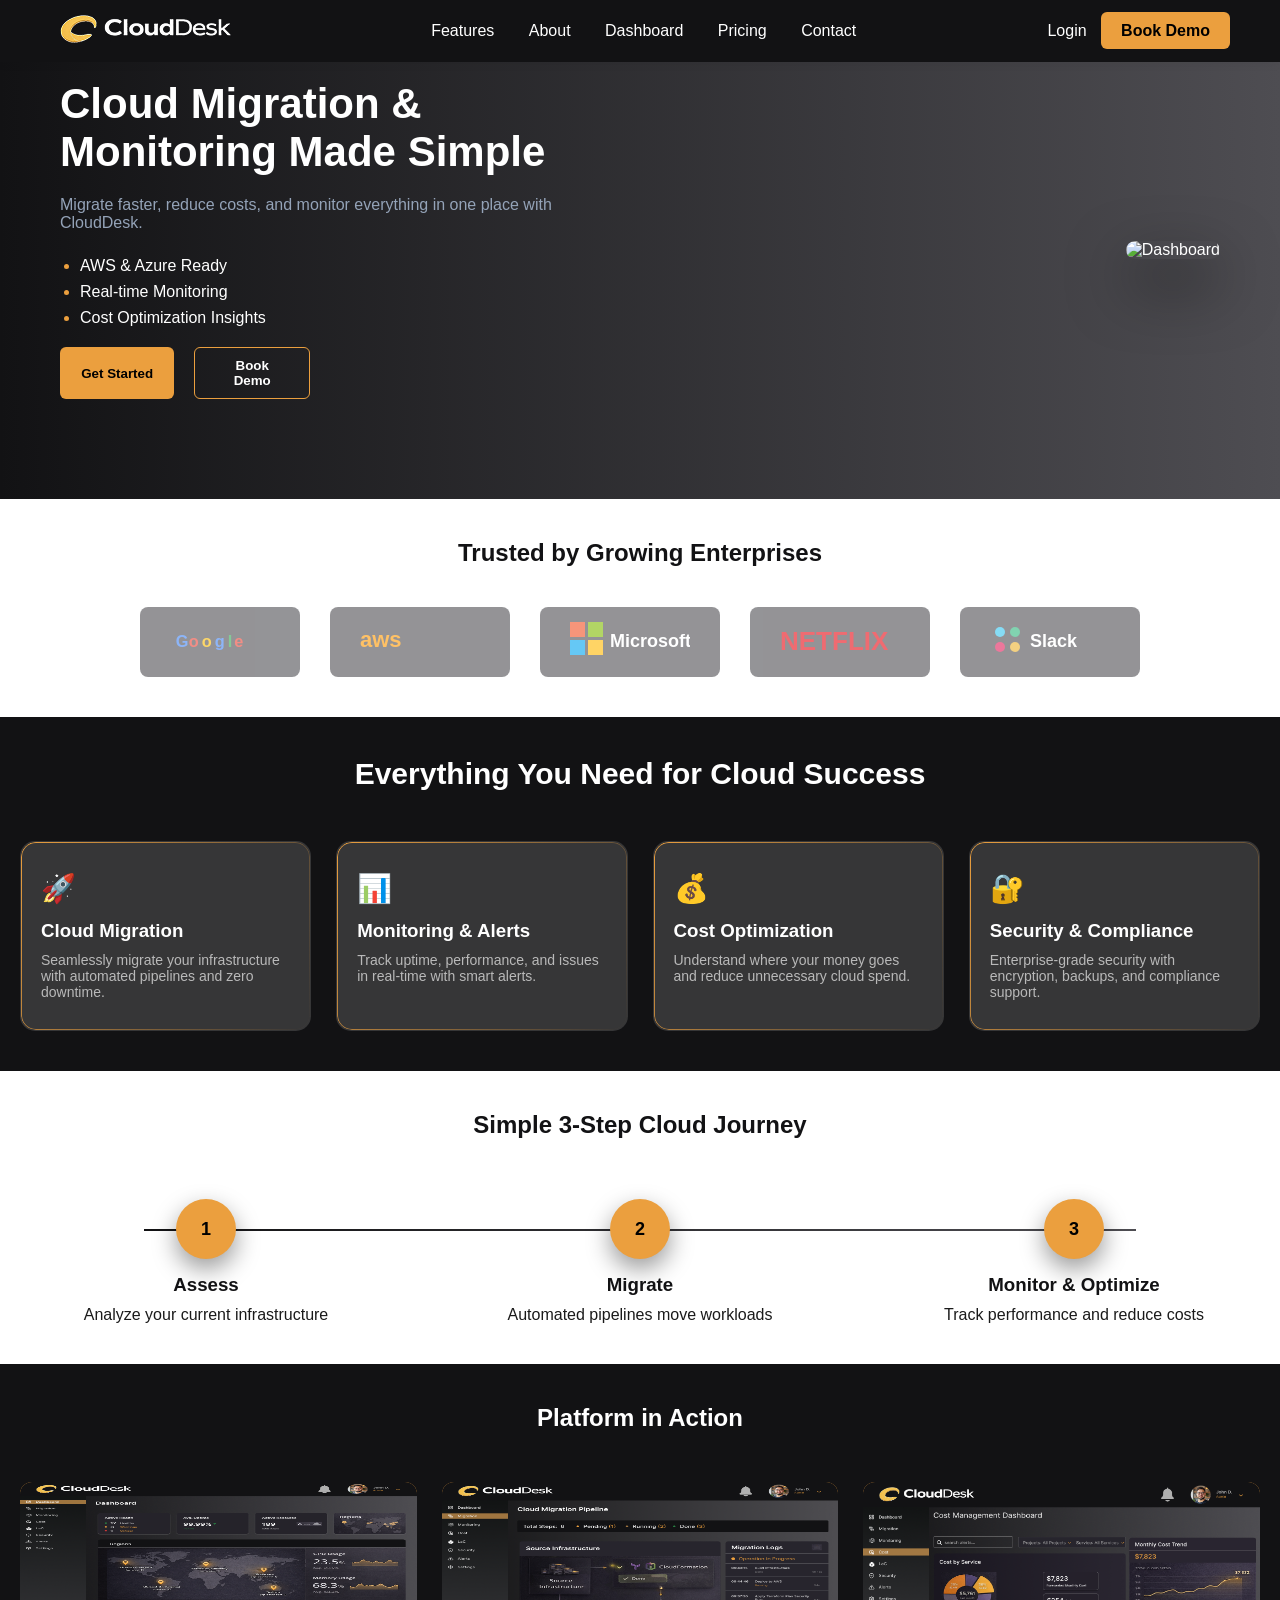
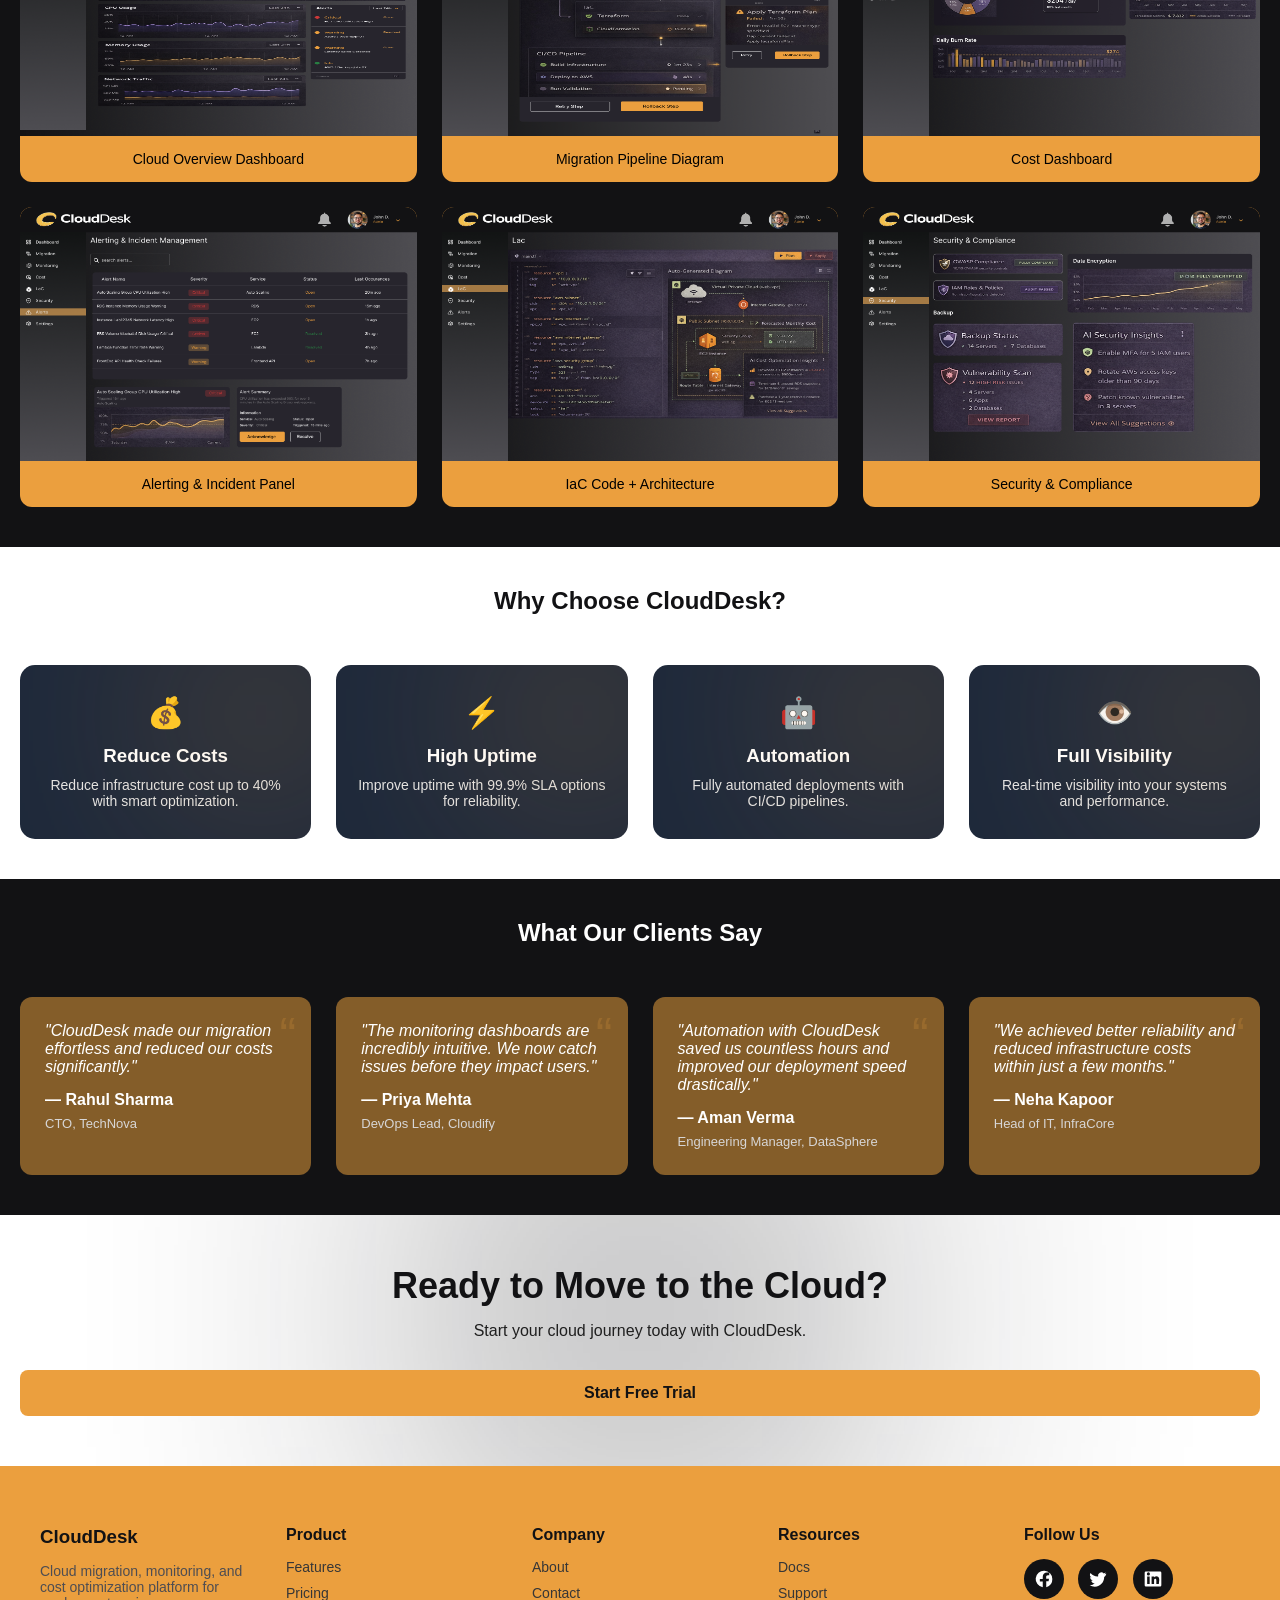
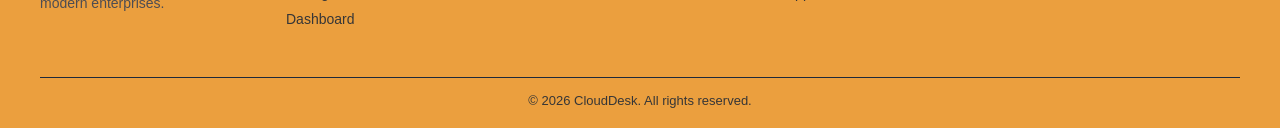
==== index.html @ 33be29dc "first commit" ====
<!DOCTYPE html>
<html lang="en">

<head>
  <meta charset="UTF-8">
  <meta name="viewport" content="width=device-width, initial-scale=1.0">
  <title>CloudDesk</title>
  <link rel="stylesheet" href="assets/css/style.css">
  <link rel="stylesheet" href="assets/css/auth.css">
</head>

<body>

  <!-- Navbar -->
  <header class="navbar">
    <div class="logo">
      <a href="/"><img src="assets/images/logo.png" alt=""></a>
    </div>
    <nav>
      <a href="#features">Features</a>
      <a href="about.html">About</a>
      <a href="#dashboard">Dashboard</a>
      <a href="pricing.html">Pricing</a>
      <a href="contact.html">Contact</a>
    </nav>
    <div class="nav-btns">
      <a href="login.html" class="login">Login</a>
      <a href="javascript:void(0)" class="demo" onclick="openModal()">Book Demo</a>
    </div>
  </header>
  <!-- Hero -->
  <section class="hero">
    <div class="hero-content">
      <h1>Cloud Migration & Monitoring Made Simple</h1>
      <p>
        Migrate faster, reduce costs, and monitor everything in one place with CloudDesk.
      </p>
      <ul class="hero-points">
        <li>AWS & Azure Ready</li>
        <li>Real-time Monitoring</li>
        <li>Cost Optimization Insights</li>
      </ul>

      <div class="hero-buttons">
        <button class="btn" style="color: black; font-weight: 600; margin-right: 20px;">Get Started</button>
        <button class="btn-outline">Book Demo</button>
      </div>


    </div>

    <div class="hero-visual">
      <!-- Main Dashboard -->
      <img class="main-dashboard" src="https://images.unsplash.com/photo-1551288049-bebda4e38f71" alt="Dashboard">

    </div>
  </section>

  <!-- trusted logo -->
  <section class="trusted">
    <h2>Trusted by Growing Enterprises</h2>

    <div class="logos">

      <!-- Google -->
      <div class="logo-item">
        <svg width="100" height="30" viewBox="0 0 272 92">
          <text x="0" y="60" font-size="50" fill="#4285F4">G</text>
          <text x="40" y="60" font-size="50" fill="#EA4335">o</text>
          <text x="80" y="60" font-size="50" fill="#FBBC05">o</text>
          <text x="120" y="60" font-size="50" fill="#4285F4">g</text>
          <text x="160" y="60" font-size="50" fill="#34A853">l</text>
          <text x="180" y="60" font-size="50" fill="#EA4335">e</text>
        </svg>
      </div>

      <!-- AWS -->
      <div class="logo-item">
        <svg width="120" height="40">
          <text x="0" y="25" font-size="22" fill="#FF9900" font-weight="bold">
            aws
          </text>
        </svg>
      </div>

      <!-- Microsoft -->
      <div class="logo-item">
        <svg width="120" height="40">
          <rect x="0" y="0" width="15" height="15" fill="#F25022" />
          <rect x="18" y="0" width="15" height="15" fill="#7FBA00" />
          <rect x="0" y="18" width="15" height="15" fill="#00A4EF" />
          <rect x="18" y="18" width="15" height="15" fill="#FFB900" />
          <text x="40" y="25" font-size="18" fill="#fff">Microsoft</text>
        </svg>
      </div>

      <!-- Netflix -->
      <div class="logo-item">
        <svg width="120" height="40">
          <text x="0" y="28" font-size="26" fill="#E50914" font-weight="bold">
            NETFLIX
          </text>
        </svg>
      </div>

      <!-- Slack -->
      <div class="logo-item">
        <svg width="120" height="40">
          <circle cx="10" cy="10" r="5" fill="#36C5F0" />
          <circle cx="25" cy="10" r="5" fill="#2EB67D" />
          <circle cx="10" cy="25" r="5" fill="#E01E5A" />
          <circle cx="25" cy="25" r="5" fill="#ECB22E" />
          <text x="40" y="25" font-size="18" fill="#fff">Slack</text>
        </svg>
      </div>

    </div>
  </section>

  <!-- Features -->
  <section class="features" id="features">
    <h2>Everything You Need for Cloud Success</h2>

    <div class="features-grid">

      <!-- Card 1 -->
      <div class="feature-card">
        <div class="icon">🚀</div>
        <h3>Cloud Migration</h3>
        <p>Seamlessly migrate your infrastructure with automated pipelines and zero downtime.</p>
      </div>

      <!-- Card 2 -->
      <div class="feature-card">
        <div class="icon">📊</div>
        <h3>Monitoring & Alerts</h3>
        <p>Track uptime, performance, and issues in real-time with smart alerts.</p>
      </div>

      <!-- Card 3 -->
      <div class="feature-card">
        <div class="icon">💰</div>
        <h3>Cost Optimization</h3>
        <p>Understand where your money goes and reduce unnecessary cloud spend.</p>
      </div>

      <!-- Card 4 -->
      <div class="feature-card">
        <div class="icon">🔐</div>
        <h3>Security & Compliance</h3>
        <p>Enterprise-grade security with encryption, backups, and compliance support.</p>
      </div>

    </div>
  </section>

  <!-- How it works -->
  <section class="steps">
    <h2>Simple 3-Step Cloud Journey</h2>

    <div class="steps-container">

      <!-- Step 1 -->
      <div class="step">
        <div class="step-circle">1</div>
        <h3>Assess</h3>
        <p>Analyze your current infrastructure</p>
      </div>

      <!-- Step 2 -->
      <div class="step">
        <div class="step-circle">2</div>
        <h3>Migrate</h3>
        <p>Automated pipelines move workloads</p>
      </div>

      <!-- Step 3 -->
      <div class="step">
        <div class="step-circle">3</div>
        <h3>Monitor & Optimize</h3>
        <p>Track performance and reduce costs</p>
      </div>

    </div>
  </section>

  <!-- Dashboard -->
  <section class="screens" id="dashboard">
    <h2>Platform in Action</h2>

    <div class="screens-grid">

      <div class="screen-card">
        <img src="assets/images/dashboard.png" alt="">
        <p>Cloud Overview Dashboard</p>
      </div>

      <div class="screen-card">
        <img src="assets/images/MIgration pipline.png" alt="">
        <p>Migration Pipeline Diagram</p>
      </div>

      <div class="screen-card">
        <img src="assets/images/Cost.png" alt="">
        <p>Cost Dashboard</p>
      </div>

      <div class="screen-card">
        <img src="assets/images/Alerts.png" alt="">
        <p>Alerting & Incident Panel</p>
      </div>

      <div class="screen-card">
        <img src="assets/images/lac.png" alt="">
        <p>IaC Code + Architecture</p>
      </div>

      <div class="screen-card">
        <img src="assets/images/Security.png" alt="">
        <p>Security & Compliance</p>
      </div>
    </div>
  </section>
  <!-- Stats -->
  <section class="benefits">
    <h2>Why Choose CloudDesk?</h2>

    <div class="benefits-grid">

      <!-- Benefit 1 -->
      <div class="benefit-card">
        <div class="benefit-icon">💰</div>
        <h3>Reduce Costs</h3>
        <p>Reduce infrastructure cost up to 40% with smart optimization.</p>
      </div>

      <!-- Benefit 2 -->
      <div class="benefit-card">
        <div class="benefit-icon">⚡</div>
        <h3>High Uptime</h3>
        <p>Improve uptime with 99.9% SLA options for reliability.</p>
      </div>

      <!-- Benefit 3 -->
      <div class="benefit-card">
        <div class="benefit-icon">🤖</div>
        <h3>Automation</h3>
        <p>Fully automated deployments with CI/CD pipelines.</p>
      </div>

      <!-- Benefit 4 -->
      <div class="benefit-card">
        <div class="benefit-icon">👁️</div>
        <h3>Full Visibility</h3>
        <p>Real-time visibility into your systems and performance.</p>
      </div>

    </div>
  </section>

  <!-- testimonials -->
  <section class="testimonials">
    <h2>What Our Clients Say</h2>

    <div class="testimonials-grid">

      <!-- Testimonial 1 -->
      <div class="testimonial-card">
        <p>"CloudDesk made our migration effortless and reduced our costs significantly."</p>
        <h4>— Rahul Sharma</h4>
        <span>CTO, TechNova</span>
      </div>

      <!-- Testimonial 2 -->
      <div class="testimonial-card">
        <p>"The monitoring dashboards are incredibly intuitive. We now catch issues before they impact users."</p>
        <h4>— Priya Mehta</h4>
        <span>DevOps Lead, Cloudify</span>
      </div>

      <!-- Testimonial 3 -->
      <div class="testimonial-card">
        <p>"Automation with CloudDesk saved us countless hours and improved our deployment speed drastically."</p>
        <h4>— Aman Verma</h4>
        <span>Engineering Manager, DataSphere</span>
      </div>

      <!-- Testimonial 4 -->
      <div class="testimonial-card">
        <p>"We achieved better reliability and reduced infrastructure costs within just a few months."</p>
        <h4>— Neha Kapoor</h4>
        <span>Head of IT, InfraCore</span>
      </div>

    </div>
  </section>

  <!-- CTA -->
  <section class="cta">
    <div class="cta-content">
      <h2>Ready to Move to the Cloud?</h2>
      <p>Start your cloud journey today with CloudDesk.</p>

      <button class="btn">Start Free Trial</button>
    </div>
  </section>

  <!-- Footer -->
  <footer class="footer">

    <div class="footer-container">

      <!-- Brand -->
      <div class="footer-col">
        <h3>CloudDesk</h3>
        <p>Cloud migration, monitoring, and cost optimization platform for modern enterprises.</p>
      </div>

      <!-- Product -->
      <div class="footer-col">
        <h4>Product</h4>
        <a href="#features">Features</a>
        <a href="pricing.html">Pricing</a>
        <a href="#dashboard">Dashboard</a>
      </div>

      <!-- Company -->
      <div class="footer-col">
        <h4>Company</h4>
        <a href="about.html">About</a>
        <a href="contact.html">Contact</a>
      </div>

      <!-- Resources -->
      <div class="footer-col">
        <h4>Resources</h4>
        <a href="#">Docs</a>
        <a href="contact.html">Support</a>
      </div>

      <!-- Social -->
      <div class="footer-col">
        <h4>Follow Us</h4>
        <div class="socials">
          <a href="#">
            <svg width="20" height="20" viewBox="0 0 24 24">
              <path fill="currentColor" d="M22 12a10 10 0 1 0-11.5 9.9v-7H7v-3h3.5V9.5c0-3.4 2-5.3 5-5.3
                    1.4 0 2.8.2 2.8.2v3h-1.6c-1.6 0-2.1 1-2.1 2v2.4H18l-.5 3h-2.8v7A10 10 0 0 0 22 12" />
            </svg>
          </a>

          <!-- Twitter -->
          <a href="#">
            <svg width="20" height="20" viewBox="0 0 24 24">
              <path fill="currentColor" d="M22 5.8c-.7.3-1.5.6-2.3.7.8-.5 1.4-1.3 1.7-2.2-.8.5-1.6.8-2.5 1
                    a4 4 0 0 0-6.8 3.6A11.3 11.3 0 0 1 3 4.9a4 4 0 0 0 1.2 5.3c-.6 0-1.2-.2-1.7-.5
                    0 2 1.4 3.8 3.4 4.2-.4.1-.8.2-1.2.2-.3 0-.6 0-.9-.1.6 1.8 2.3 3.2 4.3 3.2
                    A8 8 0 0 1 2 19.5a11.3 11.3 0 0 0 6.1 1.8c7.3 0 11.3-6.1 11.3-11.3v-.5
                    c.8-.5 1.4-1.2 1.9-2" />
            </svg>
          </a>

          <!-- LinkedIn -->
          <a href="#">
            <svg width="20" height="20" viewBox="0 0 24 24">
              <path fill="currentColor" d="M20.5 3h-17A1.5 1.5 0 0 0 2 4.5v15A1.5 1.5 0 0 0 3.5 21h17
                    a1.5 1.5 0 0 0 1.5-1.5v-15A1.5 1.5 0 0 0 20.5 3zM8 18H5V9h3zm-1.5-10.3
                    A1.7 1.7 0 1 1 6.5 4a1.7 1.7 0 0 1 0 3.7zM19 18h-3v-4.5c0-1.1-.4-1.8-1.3-1.8
                    -.7 0-1.1.5-1.3 1-.1.2-.1.5-.1.8V18h-3V9h3v1.2c.4-.6 1.1-1.5 2.7-1.5
                    2 0 3.5 1.3 3.5 4.1z" />
            </svg>
          </a>
        </div>
      </div>

    </div>

    <!-- Bottom -->
    <div class="footer-bottom">
      <p>© 2026 CloudDesk. All rights reserved.</p>
    </div>

  </footer>

  <div class="modal" id="demoModal">

    <div class="modal-content" id="modalBox">

      <span class="close" onclick="closeModal()">&times;</span>

      <h2>Request a Demo</h2>

      <form id="demoForm">

        <input type="text" id="name" placeholder="Full Name" required>
        <input type="email" id="email" placeholder="Email Address" required>
        <input type="text" placeholder="Farm Size / Location">

        <p class="error" id="formError"></p>

        <button type="submit">Submit Request</button>

      </form>

    </div>

  </div>
  <script>
    const modal = document.getElementById("demoModal");
    const form = document.getElementById("demoForm");
    const error = document.getElementById("formError");
    const box = document.getElementById("modalBox");

    function openModal() {
      document.getElementById("demoModal").style.display = "flex";
    }

    function closeModal() {
      document.getElementById("demoModal").style.display = "none";
    }

    /* close outside */
    window.onclick = function (e) {
      const modal = document.getElementById("demoModal");
      if (e.target === modal) {
        modal.style.display = "none";
      }
    }

    /* FORM VALIDATION */
    form.addEventListener("submit", function (e) {
      e.preventDefault();

      const name = document.getElementById("name").value;
      const email = document.getElementById("email").value;

      if (name === "" || email === "") {
        error.innerText = "Please fill all required fields";

        box.classList.add("shake");
        setTimeout(() => box.classList.remove("shake"), 300);
      } else {
        error.classList.add("success");
        error.innerText = "✅ Request submitted successfully!";

        form.reset();
      }
    });
  </script>
</body>

</html>
---- assets/css/style.css ----
* {
    margin: 0;
    padding: 0;
    box-sizing: border-box;
    font-family: sans-serif;
    text-decoration: none;
}

body {
    /* background: #0f172a; */
    color: #fff;
}

/* Navbar */
.navbar {
    position: fixed;
    display: flex;
    justify-content: space-between;
    top: 0;
    align-items: center;
    padding: 5px 50px;
    width: 100%;
    z-index: 1000;
    background: #121214;
    backdrop-filter: blur(10px);
    box-shadow: 0 2px 10px rgba(0, 0, 0, 0.05);

}

nav a {
    margin: 0 15px;
    text-decoration: none;
    color: #ffffff;
    font-size: 16px;
}

.demo {
    background: #EB9F3E;
    color: #000000;
    border: none;
    padding: 10px 20px;
    border-radius: 6px;
    font-size: 16px;
    font-weight: 600
}

.login {
    border: none;
    background: none;
    margin-right: 10px;
    font-size: 16px;
    color: #ffffff;
}

/* Buttons */
.btn {
    background: #EB9F3E;
    border: none;
    padding: 10px 20px;
    color: white;
    cursor: pointer;
    border-radius: 6px;
}

.btn-outline {
    background: transparent;
    border: 1px solid #EB9F3E;
    padding: 10px 20px;
    color: white;
    cursor: pointer;
    border-radius: 6px;
}

/* Hero */
.hero {
    display: flex;
    align-items: center;
    justify-content: space-between;
    padding: 80px 60px;
    background: linear-gradient(to right, #121214, #4E4D52);
    gap: 40px;
    flex-wrap: wrap;
}

/* Left Content */
.hero-content {
    max-width: 500px;
}

.hero h1 {
    font-size: 42px;
    margin-bottom: 20px;
}

.hero p {
    color: #94a3b8;
    margin-bottom: 25px;
}

.hero-buttons {
    margin-bottom: 20px;
    display: flex;
    width: 50%;
    justify-content: space-between;
}

.hero-points {
    /* list-style: none; */
    color: #ffffff;
    margin-bottom: 20px;
    margin-left: 20px;
}

.hero-points li {
    margin-bottom: 8px;
}

.hero-points li::marker {
    color: #EB9F3E;
}

.hero-visual {
    position: relative;
}

/* Main dashboard */
.main-dashboard {
    width: 520px;
    border-radius: 15px;
    box-shadow: 0 25px 60px rgba(0, 0, 0, 0.6);
}


/* Responsive */
@media(max-width: 900px) {
    .hero {
        flex-direction: column;
        text-align: center;
    }

    .main-dashboard {
        width: 100%;
    }

    .floating-card {
        display: none;
    }
}

/* trusted */
.trusted {
    text-align: center;
    padding: 40px 20px;
}

.trusted h2 {
    margin-bottom: 40px;
    font-size: 24px;
    color: #121214;
}

/* Logo container */
.logos {
    display: flex;
    justify-content: center;
    flex-wrap: wrap;
    gap: 30px;
}

/* Dummy logos */
.logo-item {
    padding: 15px 30px;
    background: #4E4D52;
    border-radius: 8px;
    font-weight: bold;
    color: #ffffff;
    opacity: 0.6;
    transition: 0.3s;
    cursor: pointer;
    display: flex;
    align-items: center;
    justify-content: center;
}

/* Hover effect */
.logo-item:hover {
    color: white;
    transform: scale(1.05);
    opacity: 1;
}

/* Features */
.features {
    padding: 40px 20px;
    text-align: center;
    background: #121214;
}

.features h2 {
    font-size: 30px;
    margin-bottom: 50px;
}

/* Grid */
.features-grid {
    display: grid;
    grid-template-columns: repeat(auto-fit, minmax(250px, 1fr));
    gap: 25px;
}

/* Card */
.feature-card {
    background: #363637;
    padding: 30px 20px;
    border-radius: 15px;
    text-align: left;
    position: relative;
    overflow: hidden;
    transition: 0.4s;
    border: 1px solid transparent;
}

/* Glow effect */
.feature-card::before {
    content: "";
    position: absolute;
    inset: 0;
    border-radius: 15px;
    padding: 1px;
    background: linear-gradient(120deg, #EB9F3E, transparent);
    -webkit-mask:
        linear-gradient(#000 0 0) content-box,
        linear-gradient(#000 0 0);
    -webkit-mask-composite: xor;
    mask-composite: exclude;
}

/* Hover */
.feature-card:hover {
    transform: translateY(-10px);
    border-color: #EB9F3E;
}

/* Icon */
.icon {
    font-size: 28px;
    margin-bottom: 15px;
}

/* Text */
.feature-card h3 {
    margin-bottom: 10px;
}

.feature-card p {
    color: #b9b9b9;
    font-size: 14px;
}

/* Steps */
.steps {
    padding: 40px 20px;
    text-align: center;
}

.steps h2 {
    margin-bottom: 60px;
    color: #121214;
}

/* Container */
.steps-container {
    display: flex;
    justify-content: space-between;
    align-items: center;
    position: relative;
    flex-wrap: wrap;
}

/* Connecting line */
.steps-container::before {
    content: "";
    position: absolute;
    top: 30px;
    left: 10%;
    width: 80%;
    height: 2px;
    background: linear-gradient(to right, #121214, #4E4D52);
    z-index: 0;
}

/* Step */
.step {
    width: 30%;
    text-align: center;
    position: relative;
    z-index: 1;
}

/* Circle */
.step-circle {
    width: 60px;
    height: 60px;
    background: #EB9F3E;
    color: #000000;
    border-radius: 50%;
    display: flex;
    align-items: center;
    justify-content: center;
    margin: 0 auto 15px;
    font-weight: bold;
    font-size: 18px;
    box-shadow: 0 10px 25px rgba(0, 0, 0, 0.4);
}

/* Text */
.step h3 {
    margin-bottom: 10px;
    color: #121214;
}

.step p {
    color: #1a1a1a;
}

/* Hover effect */
.step:hover .step-circle {
    transform: scale(1.1);
    transition: 0.3s;
}

/* Mobile */
@media(max-width: 900px) {
    .steps-container {
        flex-direction: column;
        gap: 40px;
    }

    .steps-container::before {
        display: none;
    }

    .step {
        width: 100%;
    }
}

/* dashboard */
.screens {
    padding: 40px 20px;
    text-align: center;
    background: #121214;
}

.screens h2 {
    margin-bottom: 50px;
}

/* Grid */
.screens-grid {
    display: grid;
    grid-template-columns: repeat(auto-fit, minmax(340px, 1fr));
    gap: 25px;
}

/* Card */
.screen-card {
    background: #EB9F3E;
    border-radius: 12px;
    overflow: hidden;
    cursor: pointer;
    transition: 0.3s;
}

/* Image */
.screen-card img {
    width: 100%;
    display: block;
    height: 254px;
}

/* Text */
.screen-card p {
    padding: 15px;
    font-size: 14px;
    color: #000000;
}

/* Hover */
.screen-card:hover {
    transform: translateY(-8px);
    box-shadow: 0 15px 40px rgba(0, 0, 0, 0.5);
}



/* Stats */
.benefits {
    padding: 40px 20px;
    text-align: center;
}

.benefits h2 {
    margin-bottom: 50px;
    color: #121214;
}

/* Grid */
.benefits-grid {
    display: grid;
    grid-template-columns: repeat(auto-fit, minmax(250px, 1fr));
    gap: 25px;
}

/* Card */
.benefit-card {
    background: #1e293b;
    padding: 30px 20px;
    border-radius: 15px;
    transition: 0.3s;
    position: relative;
    overflow: hidden;
}

/* Icon */
.benefit-icon {
    font-size: 30px;
    margin-bottom: 15px;
}

/* Text */
.benefit-card h3 {
    margin-bottom: 10px;
}

.benefit-card p {
    color: #e5e5e5;
    font-size: 14px;
}

/* Hover */
.benefit-card:hover {
    transform: translateY(-10px);
    box-shadow: 0 20px 50px rgba(0, 0, 0, 0.6);
}

/* Glow effect */
.benefit-card::after {
    content: "";
    position: absolute;
    width: 200px;
    height: 200px;
    background: #EB9F3E;
    filter: blur(100px);
    top: -50px;
    right: -50px;
    opacity: 0.2;
}

/* testimonials */
.testimonials {
    padding: 40px 20px;
    text-align: center;
    background: #121214;
}

.testimonials h2 {
    margin-bottom: 50px;
}

/* Grid */
.testimonials-grid {
    display: grid;
    grid-template-columns: repeat(auto-fit, minmax(250px, 1fr));
    gap: 25px;
}

/* Card */
.testimonial-card {
    background: #eba03e86;
    padding: 25px;
    border-radius: 12px;
    text-align: left;
    transition: 0.3s;
    position: relative;
}

/* Quote */
.testimonial-card p {
    font-style: italic;
    margin-bottom: 15px;
    color: #ffffff;
}

/* Name */
.testimonial-card h4 {
    margin-bottom: 5px;
}

/* Role */
.testimonial-card span {
    font-size: 13px;
    color: #d7d6d6;
}

/* Hover */
.testimonial-card:hover {
    transform: translateY(-8px);
    box-shadow: 0 15px 40px rgba(0, 0, 0, 0.5);
}

/* Quote icon */
.testimonial-card::before {
    content: "“";
    font-size: 50px;
    position: absolute;
    top: 10px;
    right: 15px;
    color: #EB9F3E;
    opacity: 0.2;
}

/* CTA */
.cta {
    padding: 50px 20px;
    text-align: center;
    position: relative;
    overflow: hidden;
}

/* Gradient glow background */
.cta::before {
    content: "";
    position: absolute;
    width: 400px;
    height: 400px;
    background: #121214;
    filter: blur(150px);
    top: -100px;
    left: 50%;
    transform: translateX(-50%);
    opacity: 0.4;
}

/* Content */
.cta-content {
    position: relative;
    z-index: 1;
}

.cta h2 {
    font-size: 36px;
    margin-bottom: 15px;
    color: #121214;
}

.cta p {
    color: #1f1f1f;
    margin-bottom: 30px;
}

/* Button upgrade */
.cta .btn {
    font-size: 16px;
    padding: 14px 30px;
    border-radius: 8px;
    transition: 0.3s;
    color: #121214;
}

/* Hover */
.cta .btn:hover {
    transform: scale(1.05);
    box-shadow: 0 10px 30px rgba(32, 32, 32, 0.6);
}
.footer {
    background: #EB9F3E;
    padding: 60px 40px 20px;
    color: #000000;
}

/* Layout */
.footer-container {
    display: grid;
    grid-template-columns: repeat(auto-fit, minmax(180px, 1fr));
    gap: 30px;
    margin-bottom: 40px;
}

/* Columns */
.footer-col h3,
.footer-col h4 {
    margin-bottom: 15px;
    color: #121214;
}

.footer-col p {
    font-size: 14px;
    color: #4E4D52;
}

/* Links */
.footer-col a {
    display: block;
    margin-bottom: 10px;
    text-decoration: none;
    color: #363637;
    font-size: 14px;
    transition: 0.3s;
}

.footer-col a:hover {
    color: #ffffff;
}

/* Social icons */
.socials a {
    display: inline-flex;
    align-items: center;
    justify-content: center;
    width: 40px;
    height: 40px;
    border-radius: 50%;
    background: #121214;
    color: #ffffff;
    margin-right: 10px;
    transition: 0.3s;
}

/* Hover effects */
.socials a:hover {
    color: white;
    transform: translateY(-3px);
}

/* Brand colors on hover */
.socials a:nth-child(1):hover {
    background: #1877f2; /* Facebook */
}

.socials a:nth-child(2):hover {
    background: #1da1f2; /* Twitter */
}

.socials a:nth-child(3):hover {
    background: #0077b5; /* LinkedIn */
}

/* Bottom */
.footer-bottom {
    text-align: center;
    border-top: 1px solid #1e293b;
    padding-top: 15px;
    font-size: 13px;
    color: #363637;
}


/* pricing page */
.pricing-section {
    text-align: center;
    padding: 50px 20px;
    margin-top: 50px;
}
.pricing-section h1 {
   color: #121214;
   margin-bottom: 10px;
}
.pricing-section p {
  color: #363637;
}

/* Toggle */
.pricing-toggle {
    margin: 30px 0;
    display: flex;
    justify-content: center;
    align-items: center;
    gap: 10px;
}
.pricing-toggle .slider{
   left: 0;
}
.pricing-toggle span{
    color: #121214;
}

/* Switch */
.switch {
    position: relative;
    display: inline-block;
    width: 50px;
    height: 25px;
}

.switch input {
    display: none;
}

.slider {
    position: absolute;
    background: #1e293b;
    border-radius: 20px;
    width: 100%;
    height: 100%;
    cursor: pointer;
}

.slider::before {
    content: "";
    position: absolute;
    width: 20px;
    height: 20px;
    background: #EB9F3E;
    border-radius: 50%;
    top: 2.5px;
    left: 3px;
    transition: 0.3s;
}

input:checked + .slider::before {
    transform: translateX(24px);
}

/* Grid */
.pricing-grid {
    display: grid;
    grid-template-columns: repeat(auto-fit, minmax(280px, 1fr));
    gap: 30px;
}

/* Card */
.pricing-card {
    background: #121214;
    backdrop-filter: blur(10px);
    padding: 30px;
    border-radius: 15px;
    transition: 0.4s;
    border: 1px solid rgba(255,255,255,0.1);
}
.pricing-card p{
    color: #ffffff;
}

/* Hover */
.pricing-card:hover {
    transform: translateY(-12px) scale(1.02);
    box-shadow: 0 25px 60px rgba(0,0,0,0.6);
}

/* Popular */
.popular {
    border: 2px solid #EB9F3E;
    transform: scale(1.05);
}

/* Badge */
.badge {
    position: absolute;
    top: -12px;
    right: 20px;
    background: #EB9F3E;
    padding: 5px 10px;
    font-size: 12px;
    border-radius: 6px;
}

/* Price */
.price {
    font-size: 32px;
    margin: 15px 0;
}

/* List */
.pricing-card ul {
    list-style: none;
    margin: 20px 0;
    text-align: left;
}

.pricing-card li {
    margin-bottom: 10px;
    color: #cbd5f5;
}

/* contact */
.contact-container {
    display: flex;
    flex-wrap: wrap;
    padding: 50px;
    gap: 30px;
    align-items: center;
    
}

.contact-image {
    flex: 1;
}

.contact-image img {
    width: 100%;
    height: 350px;
    object-fit: cover;
    border-radius: 12px;
}

.contact-form {
    flex: 1;
}

.contact-form h2 {
    margin-bottom: 20px;
}

.contact-form form {
    display: flex;
    flex-direction: column;
    gap: 15px;
}

.contact-form input,
.contact-form textarea {
    padding: 12px;
    border: 1px solid #ddd;
    border-radius: 6px;
}

.contact-form button {
    padding: 12px;
    background: #EB9F3E;
    color: #121214;;
    border: none;
    border-radius: 6px;
    cursor: pointer;
}

/* INFO CARDS */
.contact-info {
    display: flex;
    justify-content: center;
    gap: 20px;
    padding: 40px;
    flex-wrap: wrap;
    background: #ededed;
}

.info-card {
    background: #EB9F3E;
    padding: 20px;
    
    text-align: center;
    border-radius: 10px;
    box-shadow: 0 5px 15px rgba(0, 0, 0, 0.05);
    width: 300px;
    color: #ffff;
}

.info-card img {
    width: 24px;
    margin-bottom: 10px;
    filter: invert(1);
}

.info-card h3 {
    margin-bottom: 10px;
}

/* MAP */
.map {
    line-height: 0;
}
.map iframe {
    width: 100%;
    height: 300px;
    border: none;
}

.error {
    color: #ff4d4d;
    font-size: 14px !important;
    min-height: 20px;
}
.success {
    color: #22c55e;
    font-weight: bold;
}
---- assets/css/auth.css ----
/* .login page css */
.login-container {
    width: 100%;
    display: flex;
    justify-content: center;
    background: url(../images/login.jpg) no-repeat center center/cover;
    height: 100vh;
}

/* CARD */
.login-card {
    background: rgba(255, 255, 255, 0.1);
    backdrop-filter: blur(15px);
    padding: 40px;
    border-radius: 16px;
    width: 400px;
    text-align: center;
    color: white;
    animation: fadeIn 0.6s ease;
    margin: 30px;
}

.login-card p {
    font-size: 24px;
}

/* INPUT */
.input-box {
    position: relative;
    margin: 20px 0;
    margin-bottom: 30px;
}


.input-box input {
    width: 100%;
    padding: 12px;
    border: none;
    border-radius: 6px;
    outline: none;
}

.input-box label {
    position: absolute;
    left: 12px;
    top: 12px;
    color: #555;
    transition: 0.3s;
    pointer-events: none;
}

/* FLOAT LABEL */
.input-box input:focus+label,
.input-box input:valid+label {
    top: -18px;
    font-size: 12px;
    color: #ffffff;
}

/* BUTTON */
button {
    width: 100%;
    padding: 12px;
    background: #EB9F3E;
    border: none;
    border-radius: 6px;
    color: white;
    font-weight: bold;
    cursor: pointer;
}

button:hover {
    background: #EB9F3E;
}

/* ERROR */
.error {
    color: #ff4d4d;
    font-size: 14px !important;
    min-height: 20px;
}

/* ANIMATION */
@keyframes fadeIn {
    from {
        opacity: 0;
        transform: translateY(20px);
    }

    to {
        opacity: 1;
        transform: translateY(0);
    }
}

/* SHAKE */
.shake {
    animation: shake 0.3s;
}

@keyframes shake {
    0% {
        transform: translateX(0);
    }

    25% {
        transform: translateX(-5px);
    }

    50% {
        transform: translateX(5px);
    }

    75% {
        transform: translateX(-5px);
    }

    100% {
        transform: translateX(0);
    }
}

.signup-text {
    margin-top: 15px;
    font-size: 14px;
    color: #ddd;
}

.signup-text a {
    color: #EB9F3E;
    text-decoration: none;
    font-weight: 600;
}

.signup-text a:hover {
    text-decoration: underline;
}

/* popup css */
/* BUTTON */
.demo-btn {
    padding: 12px 22px;
    background: #EB9F3E;
    color: #000000;
    border: none;
    border-radius: 8px;
    cursor: pointer;
    font-weight: 600;
}

/* BACKDROP */
.modal {
    display: none;
    position: fixed;
    top: 0;
    left: 0;
    width: 100%;
    height: 100%;
    background: rgba(0, 0, 0, 0.7);
    justify-content: center;
    align-items: center;
    z-index: 1000;
}

/* MODAL */
.modal-content {
    background: #ffffff;
    /* backdrop-filter: blur(15px); */
    padding: 30px;
    border-radius: 16px;
    width: 500px;
    color: #000000;
    text-align: center;
    animation: fadeIn 0.4s ease;
    position: relative;
}

/* CLOSE */
.close {
    position: absolute;
    top: 12px;
    right: 15px;
    font-size: 20px;
    cursor: pointer;
}

/* FORM */
.modal-content form {
    display: flex;
    flex-direction: column;
    gap: 12px;
    margin-top: 15px;
}

.modal-content input {
    padding: 12px;
    border: 1px solid #000000;
    border-radius: 6px;
    outline: none;
}

.modal-content button {
    padding: 12px;
    background: #EB9F3E;
    border: none;
    border-radius: 6px;
    color: white;
    cursor: pointer;
}

/* ERROR */
.error {
    color: #ff4d4d;
    font-size: 13px !important;
    min-height: 18px;
}

/* SUCCESS */
.success {
    color: #EB9F3E;
    font-weight: bold;
}

/* ANIMATION */
@keyframes fadeIn {
    from {
        opacity: 0;
        transform: scale(0.9);
    }

    to {
        opacity: 1;
        transform: scale(1);
    }
}

/* SHAKE */
.shake {
    animation: shake 0.3s;
}

@keyframes shake {
    0% {
        transform: translateX(0);
    }

    25% {
        transform: translateX(-6px);
    }

    50% {
        transform: translateX(6px);
    }

    75% {
        transform: translateX(-6px);
    }

    100% {
        transform: translateX(0);
    }
}


/* CARD */
.signup-container{
    width: 100%;
    display: flex;
    justify-content: center;
    background: url(../images/login.jpg) no-repeat center center/cover;
    height: 100vh;
}
.signup-card {
    background: rgba(255, 255, 255, 0.1);
    backdrop-filter: blur(15px);
    padding: 20px 40px;
    border-radius: 16px;
    width: 320px;
    color: white;
    text-align: center;
    margin: 30px;
    animation: fadeIn 0.6s ease;
}
.signup-card p{
   font-size: 24px;
   margin-top: 0;
}

/* INPUT */
.input-box {
    position: relative;
    margin: 18px 0;
    margin-top: 25px;
}

.input-box input {
    width: 100%;
    padding: 12px;
    border: none;
    border-radius: 6px;
    outline: none;
}

.input-box label {
    position: absolute;
    left: 12px;
    top: 12px;
    color: #555;
    transition: 0.3s;
    pointer-events: none;
}

/* FLOAT LABEL */
.input-box input:focus+label,
.input-box input:valid+label {
    top: -18px;
    font-size: 12px;
    color: #ffffff;
}

/* TOGGLE */
.toggle {
    position: absolute;
    right: 10px;
    top: 10px;
    cursor: pointer;
}

/* BUTTON */
button {
    width: 100%;
    padding: 12px;
    background: #EB9F3E;
    border: none;
    border-radius: 6px;
    color: white;
    font-weight: bold;
    cursor: pointer;
}

button:hover {
    background: #EB9F3E;
}

/* ERROR */
.error {
    color: #ff4d4d;
    font-size: 14px !important;
    min-height: 20px;
    margin-top: 10px !important;
}

/* LINK */
.login-text {
    margin-top: 15px;
    margin-top: 5px !important;
    font-size: 14px !important;
}

.login-text a {
    color: #EB9F3E;
    text-decoration: none;
    font-size: 14px;
}

/* ANIMATION */
@keyframes fadeIn {
    from {
        opacity: 0;
        transform: translateY(20px);
    }

    to {
        opacity: 1;
        transform: translateY(0);
    }
}

/* SHAKE */
.shake {
    animation: shake 0.3s;
}

@keyframes shake {
    0% {
        transform: translateX(0);
    }

    25% {
        transform: translateX(-5px);
    }

    50% {
        transform: translateX(5px);
    }

    75% {
        transform: translateX(-5px);
    }

    100% {
        transform: translateX(0);
    }
}
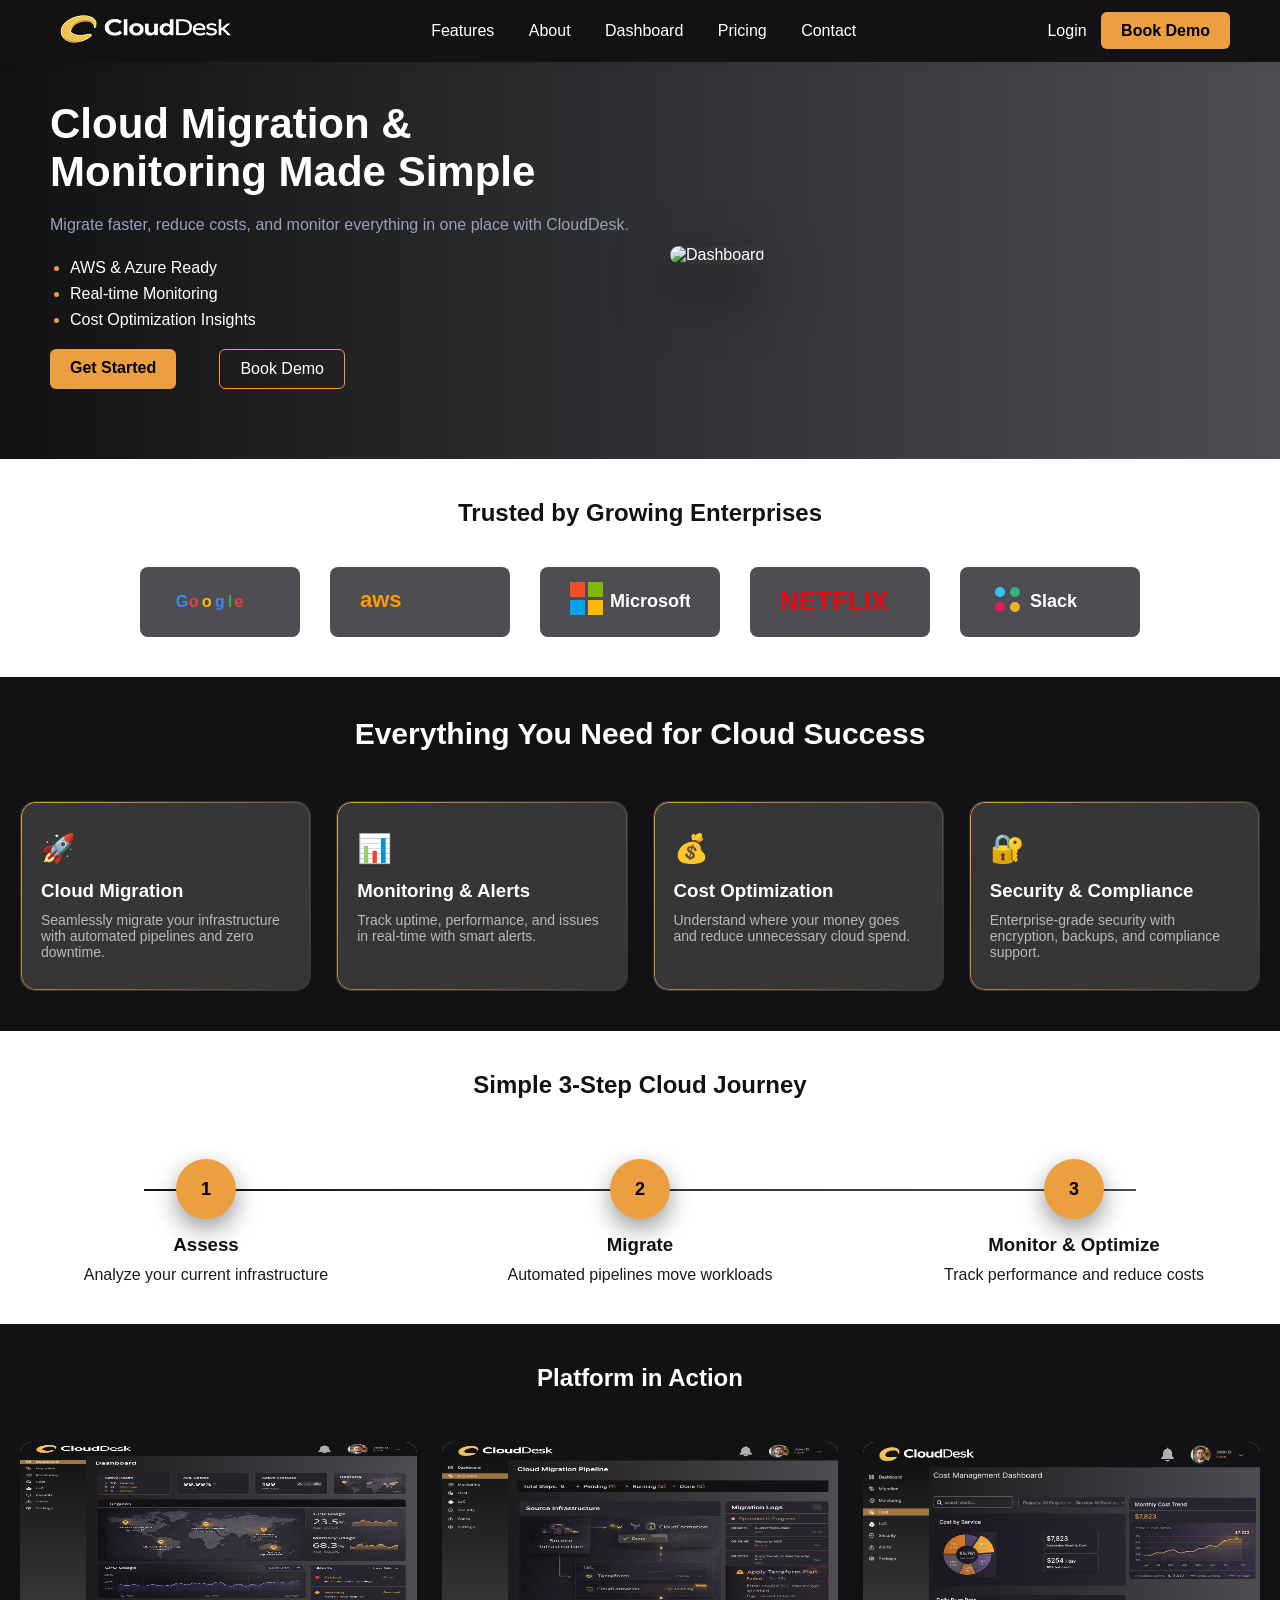
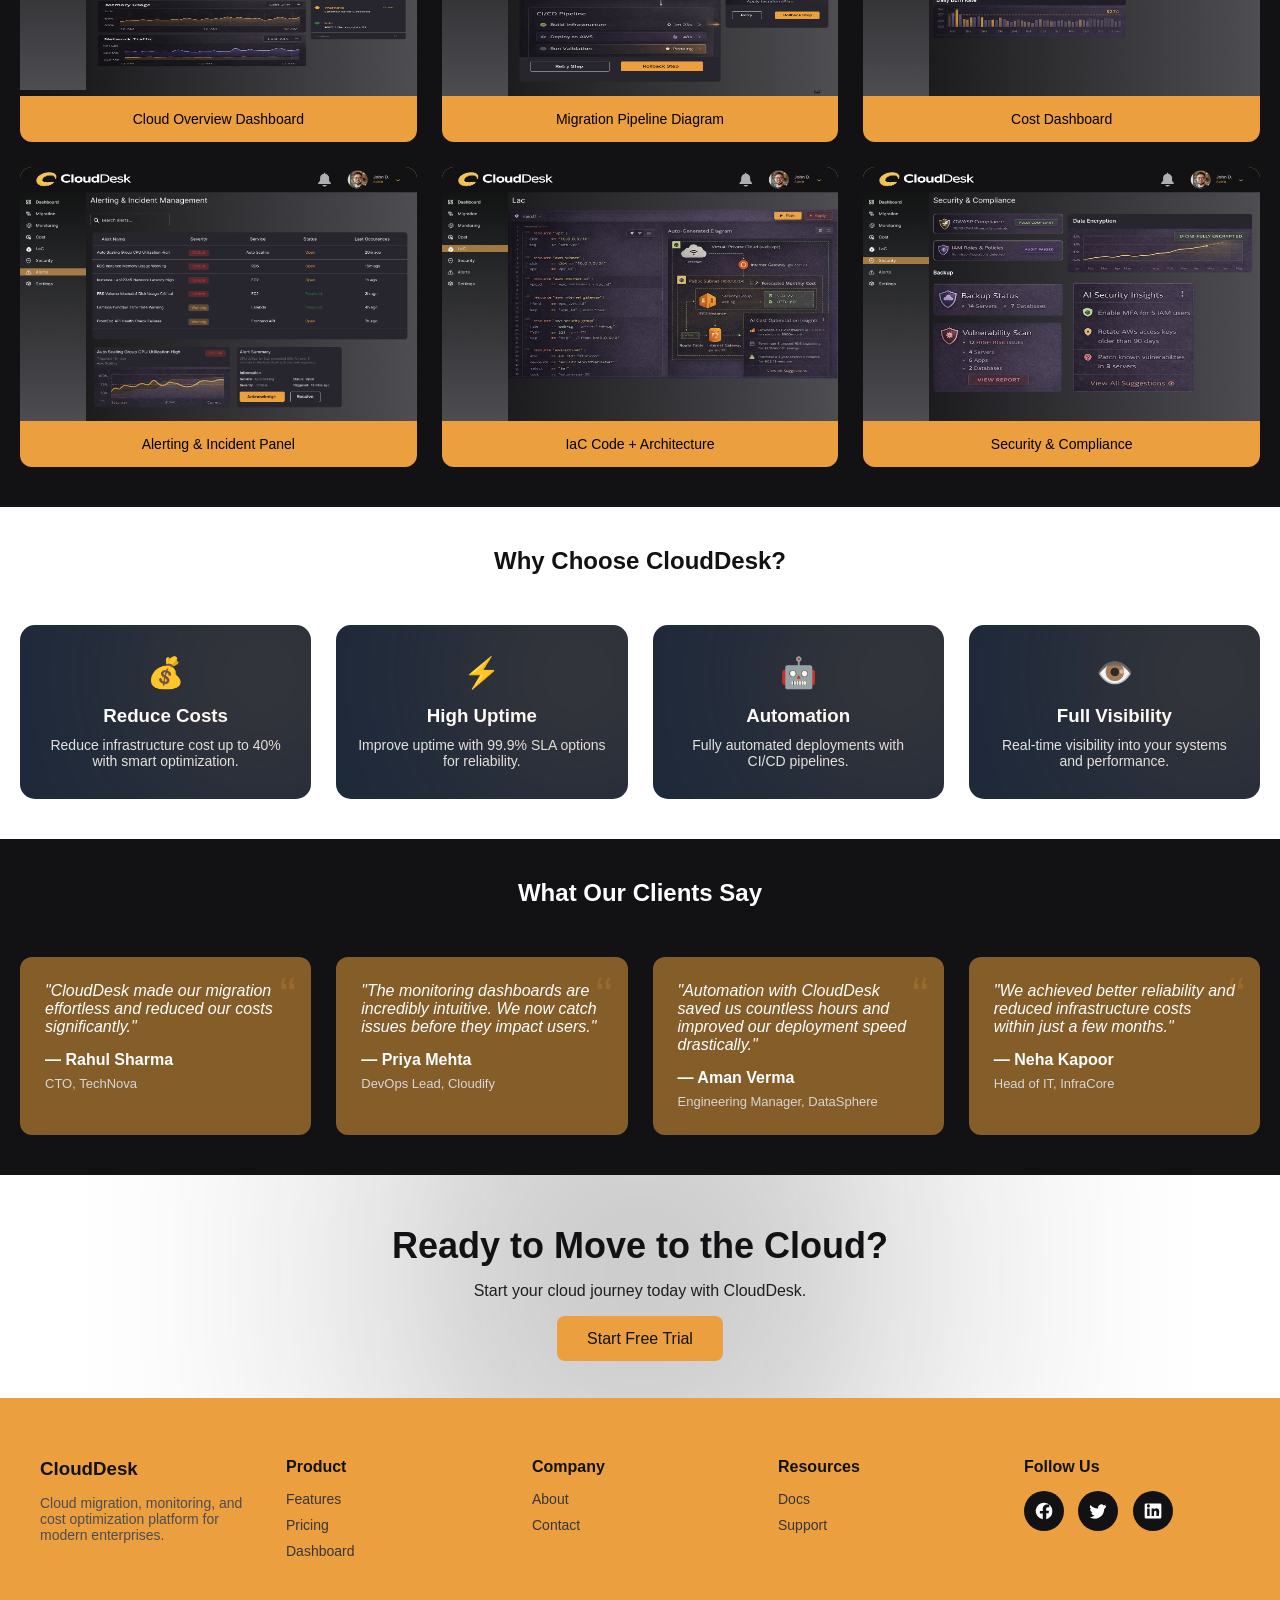
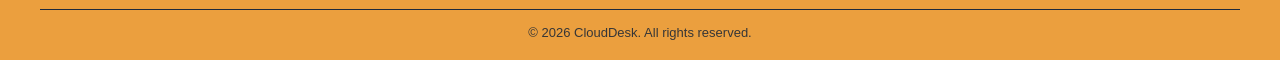
==== commit e327f278: "minor changes" ====
--- a/index.html
+++ b/index.html
@@ -3,10 +3,10 @@
 
 <head>
   <meta charset="UTF-8">
-  <meta name="viewport" content="width=device-width, initial-scale=1.0">
   <title>CloudDesk</title>
   <link rel="stylesheet" href="assets/css/style.css">
   <link rel="stylesheet" href="assets/css/auth.css">
+  <link rel="stylesheet" href="https://cdnjs.cloudflare.com/ajax/libs/font-awesome/6.5.0/css/all.min.css">
 </head>
 
 <body>
@@ -42,8 +42,8 @@
       </ul>
 
       <div class="hero-buttons">
-        <button class="btn" style="color: black; font-weight: 600; margin-right: 20px;">Get Started</button>
-        <button class="btn-outline">Book Demo</button>
+        <a href="login.html" class="btn" style="color: black; font-weight: 600; margin-right: 20px;">Get Started</a>
+        <a href="javascript:void(0)" class="btn-outline" onclick="openModal()">Book Demo</a>
       </div>
 
 
@@ -55,6 +55,7 @@
 
     </div>
   </section>
+
 
   <!-- trusted logo -->
   <section class="trusted">
@@ -301,7 +302,7 @@
       <h2>Ready to Move to the Cloud?</h2>
       <p>Start your cloud journey today with CloudDesk.</p>
 
-      <button class="btn">Start Free Trial</button>
+      <a href="login.html" class="btn" style="width: inherit;">Start Free Trial</a>
     </div>
   </section>
 
@@ -396,7 +397,7 @@
         <input type="email" id="email" placeholder="Email Address" required>
         <input type="text" placeholder="Farm Size / Location">
 
-        <p class="error" id="formError"></p>
+        <p class="" id="formError"></p>
 
         <button type="submit">Submit Request</button>
 
--- a/assets/css/style.css
+++ b/assets/css/style.css
@@ -60,6 +60,7 @@
     color: white;
     cursor: pointer;
     border-radius: 6px;
+    white-space: nowrap;
 }
 
 .btn-outline {
@@ -69,6 +70,32 @@
     color: white;
     cursor: pointer;
     border-radius: 6px;
+    white-space: nowrap;
+}
+
+@media (max-width: 768px) {
+
+    .navbar {
+        padding: 10px 20px;
+        flex-direction: column;
+        align-items: flex-start;
+    }
+
+    nav {
+        margin-top: 10px;
+        display: flex;
+        flex-wrap: wrap;
+    }
+
+    nav a {
+        margin: 5px 10px 5px 0;
+        font-size: 14px;
+    }
+
+    .nav-btns {
+        margin-top: 10px;
+    }
+
 }
 
 /* Hero */
@@ -76,15 +103,15 @@
     display: flex;
     align-items: center;
     justify-content: space-between;
-    padding: 80px 60px;
+    padding: 50px;
     background: linear-gradient(to right, #121214, #4E4D52);
-    gap: 40px;
-    flex-wrap: wrap;
+    margin-top: 50px;
+    gap: 30px;
 }
 
 /* Left Content */
 .hero-content {
-    max-width: 500px;
+    max-width: 50%;
 }
 
 .hero h1 {
@@ -121,29 +148,24 @@
 
 .hero-visual {
     position: relative;
+    width: 50%;
 }
 
 /* Main dashboard */
 .main-dashboard {
-    width: 520px;
+    width: 100%;
     border-radius: 15px;
     box-shadow: 0 25px 60px rgba(0, 0, 0, 0.6);
 }
 
 
 /* Responsive */
-@media(max-width: 900px) {
-    .hero {
-        flex-direction: column;
-        text-align: center;
-    }
-
-    .main-dashboard {
+@media (max-width: 767px) {
+    .hero-buttons {
+        margin-bottom: 20px;
+        display: flex;
         width: 100%;
-    }
-
-    .floating-card {
-        display: none;
+        justify-content: space-between;
     }
 }
 
@@ -174,7 +196,7 @@
     border-radius: 8px;
     font-weight: bold;
     color: #ffffff;
-    opacity: 0.6;
+    /* opacity: 0.6; */
     transition: 0.3s;
     cursor: pointer;
     display: flex;
@@ -573,6 +595,7 @@
     transform: scale(1.05);
     box-shadow: 0 10px 30px rgba(32, 32, 32, 0.6);
 }
+
 .footer {
     background: #EB9F3E;
     padding: 60px 40px 20px;
@@ -635,15 +658,18 @@
 
 /* Brand colors on hover */
 .socials a:nth-child(1):hover {
-    background: #1877f2; /* Facebook */
+    background: #1877f2;
+    /* Facebook */
 }
 
 .socials a:nth-child(2):hover {
-    background: #1da1f2; /* Twitter */
+    background: #1da1f2;
+    /* Twitter */
 }
 
 .socials a:nth-child(3):hover {
-    background: #0077b5; /* LinkedIn */
+    background: #0077b5;
+    /* LinkedIn */
 }
 
 /* Bottom */
@@ -662,12 +688,14 @@
     padding: 50px 20px;
     margin-top: 50px;
 }
+
 .pricing-section h1 {
-   color: #121214;
-   margin-bottom: 10px;
-}
+    color: #121214;
+    margin-bottom: 10px;
+}
+
 .pricing-section p {
-  color: #363637;
+    color: #363637;
 }
 
 /* Toggle */
@@ -678,10 +706,12 @@
     align-items: center;
     gap: 10px;
 }
-.pricing-toggle .slider{
-   left: 0;
-}
-.pricing-toggle span{
+
+.pricing-toggle .slider {
+    left: 0;
+}
+
+.pricing-toggle span {
     color: #121214;
 }
 
@@ -718,7 +748,7 @@
     transition: 0.3s;
 }
 
-input:checked + .slider::before {
+input:checked+.slider::before {
     transform: translateX(24px);
 }
 
@@ -736,16 +766,17 @@
     padding: 30px;
     border-radius: 15px;
     transition: 0.4s;
-    border: 1px solid rgba(255,255,255,0.1);
-}
-.pricing-card p{
+    border: 1px solid rgba(255, 255, 255, 0.1);
+}
+
+.pricing-card p {
     color: #ffffff;
 }
 
 /* Hover */
 .pricing-card:hover {
     transform: translateY(-12px) scale(1.02);
-    box-shadow: 0 25px 60px rgba(0,0,0,0.6);
+    box-shadow: 0 25px 60px rgba(0, 0, 0, 0.6);
 }
 
 /* Popular */
@@ -790,7 +821,7 @@
     padding: 50px;
     gap: 30px;
     align-items: center;
-    
+
 }
 
 .contact-image {
@@ -828,7 +859,8 @@
 .contact-form button {
     padding: 12px;
     background: #EB9F3E;
-    color: #121214;;
+    color: #121214;
+    ;
     border: none;
     border-radius: 6px;
     cursor: pointer;
@@ -847,7 +879,7 @@
 .info-card {
     background: #EB9F3E;
     padding: 20px;
-    
+
     text-align: center;
     border-radius: 10px;
     box-shadow: 0 5px 15px rgba(0, 0, 0, 0.05);
@@ -869,6 +901,7 @@
 .map {
     line-height: 0;
 }
+
 .map iframe {
     width: 100%;
     height: 300px;
@@ -880,6 +913,7 @@
     font-size: 14px !important;
     min-height: 20px;
 }
+
 .success {
     color: #22c55e;
     font-weight: bold;
--- a/assets/css/auth.css
+++ b/assets/css/auth.css
@@ -217,7 +217,7 @@
 
 /* SUCCESS */
 .success {
-    color: #EB9F3E;
+    color: #22c55e;
     font-weight: bold;
 }
 
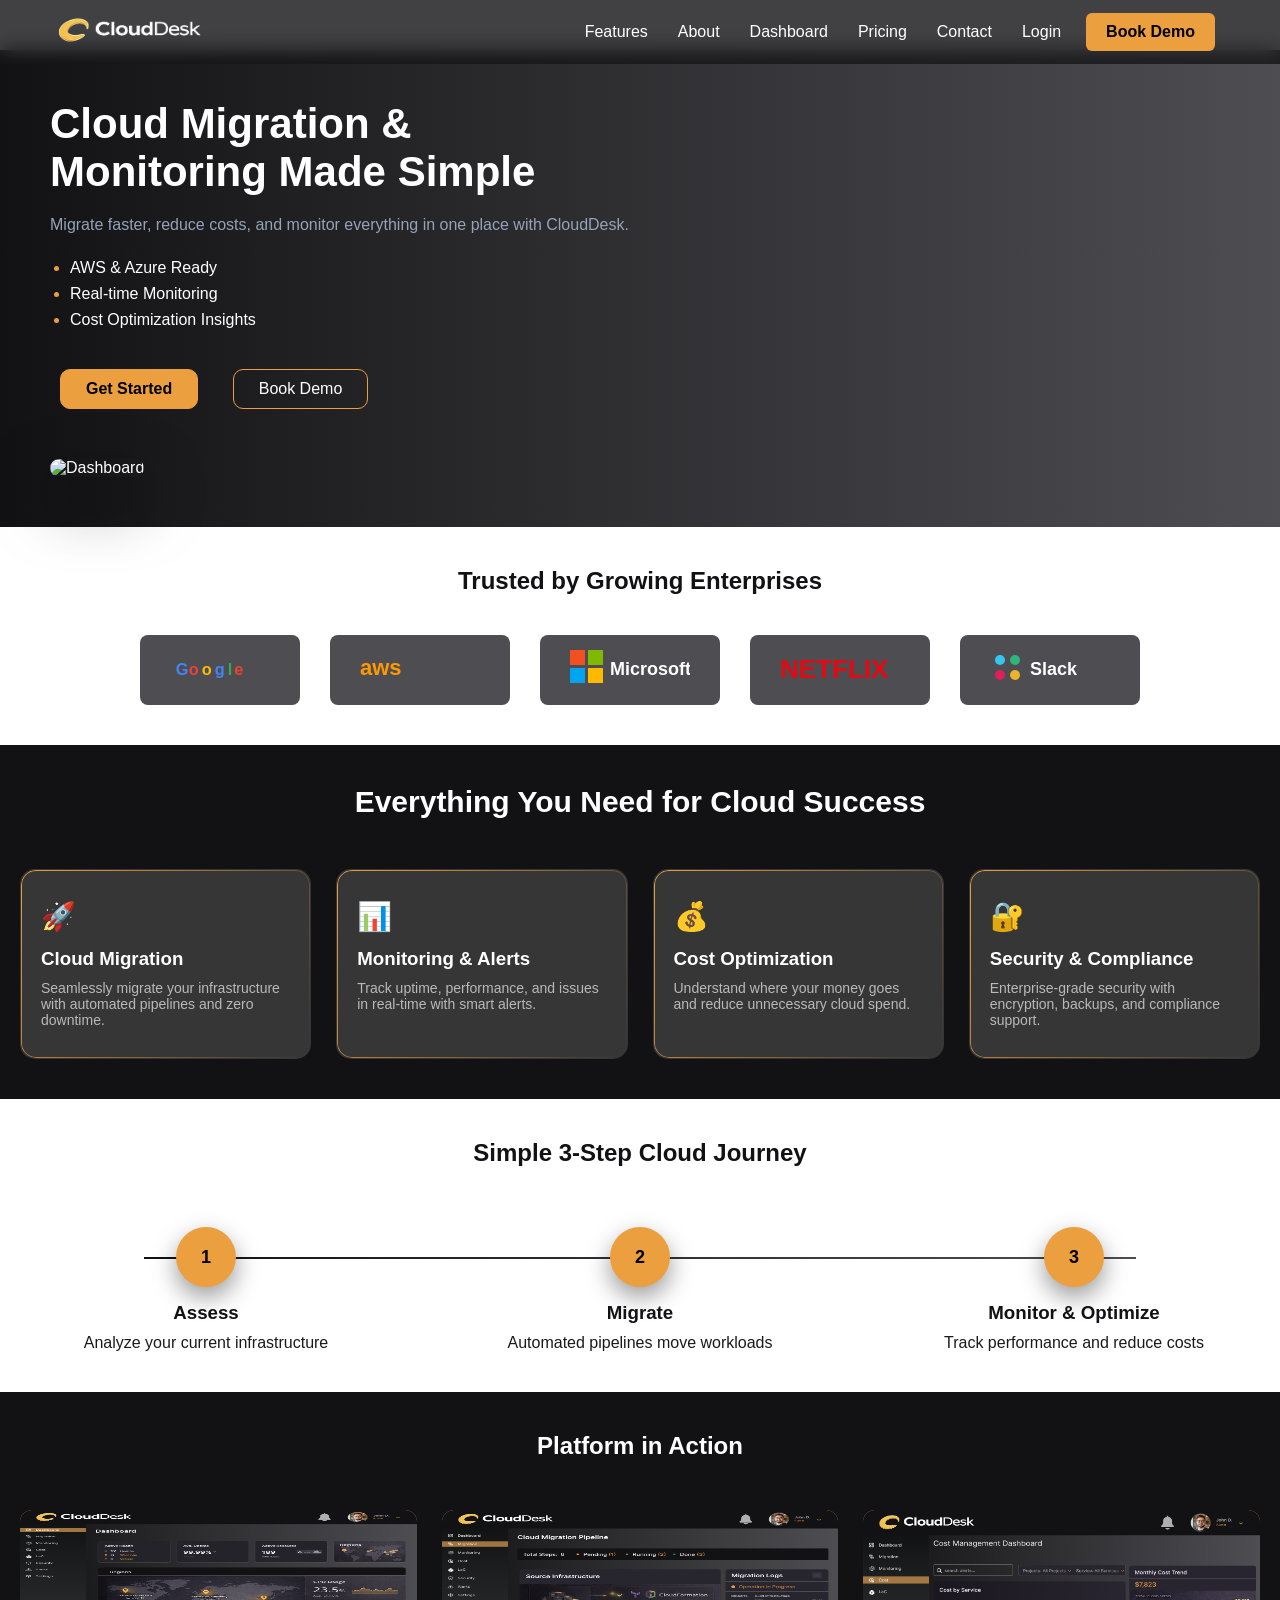
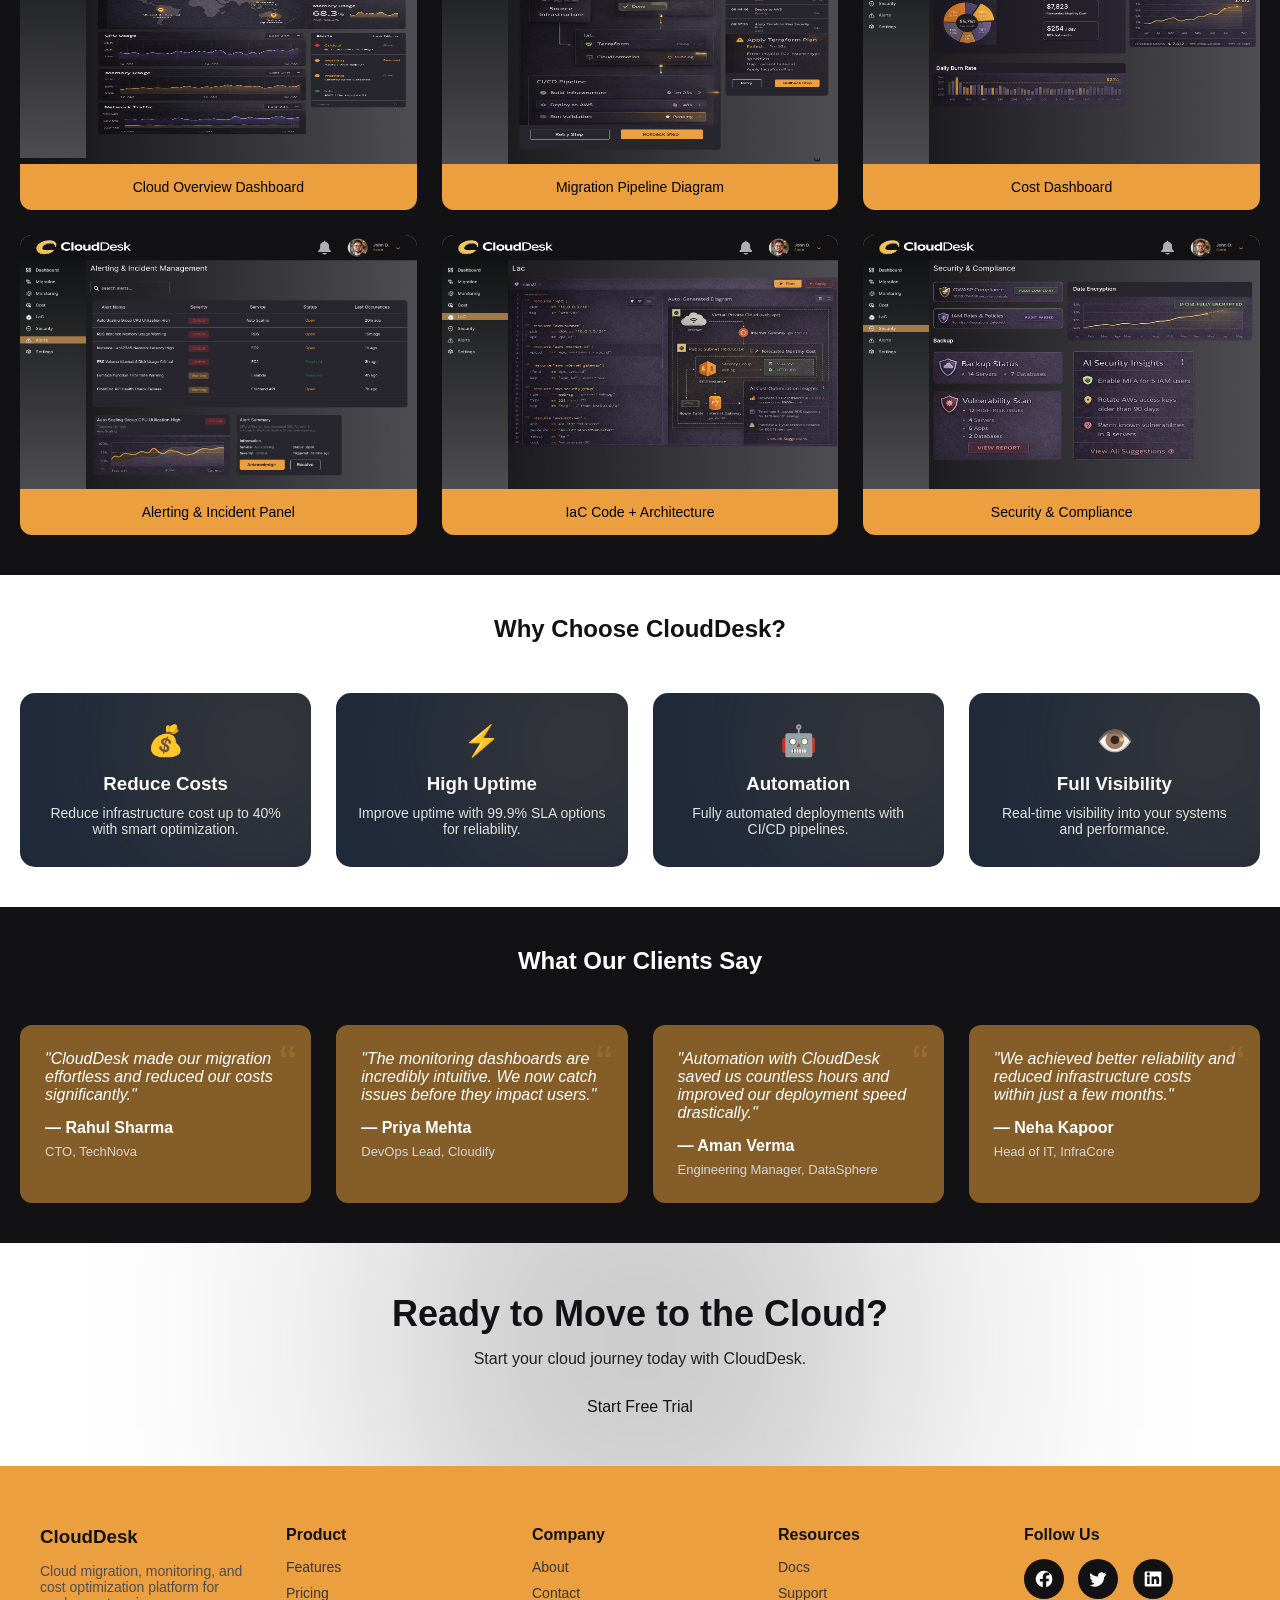
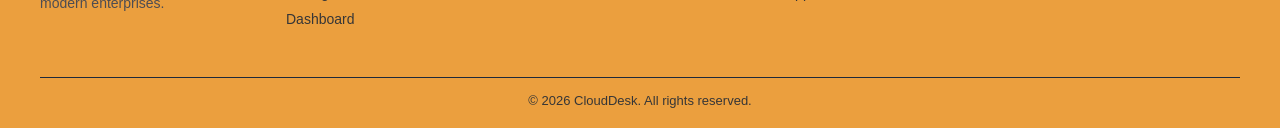
==== commit 8ce1f295: "minor changes" ====
--- a/index.html
+++ b/index.html
@@ -3,19 +3,29 @@
 
 <head>
   <meta charset="UTF-8">
+  <meta name="viewport" content="width=device-width, initial-scale=1.0">
   <title>CloudDesk</title>
+
+  <link rel="shortcut icon" href="assets/images/favicon.ico" type="image/x-icon">
   <link rel="stylesheet" href="assets/css/style.css">
   <link rel="stylesheet" href="assets/css/auth.css">
   <link rel="stylesheet" href="https://cdnjs.cloudflare.com/ajax/libs/font-awesome/6.5.0/css/all.min.css">
+  <script src="https://cdnjs.cloudflare.com/ajax/libs/jquery/3.6.0/jquery.min.js"></script>
 </head>
 
 <body>
 
   <!-- Navbar -->
-  <header class="navbar">
+  <!-- <header class="navbar">
+
+    <div class="nav-btns">
+      <a href="login.html" class="login">Login</a>
+      <a href="javascript:void(0)" class="demo" onclick="openModal()">Book Demo</a>
+    </div>
     <div class="logo">
       <a href="/"><img src="assets/images/logo.png" alt=""></a>
     </div>
+
     <nav>
       <a href="#features">Features</a>
       <a href="about.html">About</a>
@@ -23,12 +33,36 @@
       <a href="pricing.html">Pricing</a>
       <a href="contact.html">Contact</a>
     </nav>
-    <div class="nav-btns">
-      <a href="login.html" class="login">Login</a>
-      <a href="javascript:void(0)" class="demo" onclick="openModal()">Book Demo</a>
-    </div>
+  </header> -->
+  <!-- Hero -->
+  <header class="navbar">
+
+    <!-- Logo -->
+    <div class="logo">
+      <a href="/"><img src="assets/images/logo.png" alt="logo"></a>
+    </div>
+
+    <!-- Hamburger -->
+    <div class="menu-toggle" id="menuToggle">
+      ☰
+    </div>
+
+    <!-- Nav -->
+    <nav id="navMenu">
+      <a href="#features">Features</a>
+      <a href="about.html">About</a>
+      <a href="#dashboard">Dashboard</a>
+      <a href="pricing.html">Pricing</a>
+      <a href="contact.html">Contact</a>
+
+      <!-- Buttons inside nav for mobile -->
+      <div class="nav-btns">
+        <a href="login.html" class="login">Login</a>
+        <a href="javascript:void(0)" class="demo" onclick="openModal()">Book Demo</a>
+      </div>
+    </nav>
+
   </header>
-  <!-- Hero -->
   <section class="hero">
     <div class="hero-content">
       <h1>Cloud Migration & Monitoring Made Simple</h1>
@@ -343,7 +377,7 @@
       <div class="footer-col">
         <h4>Follow Us</h4>
         <div class="socials">
-          <a href="#">
+          <a href="contact.html">
             <svg width="20" height="20" viewBox="0 0 24 24">
               <path fill="currentColor" d="M22 12a10 10 0 1 0-11.5 9.9v-7H7v-3h3.5V9.5c0-3.4 2-5.3 5-5.3
                     1.4 0 2.8.2 2.8.2v3h-1.6c-1.6 0-2.1 1-2.1 2v2.4H18l-.5 3h-2.8v7A10 10 0 0 0 22 12" />
@@ -351,7 +385,7 @@
           </a>
 
           <!-- Twitter -->
-          <a href="#">
+          <a href="contact.html">
             <svg width="20" height="20" viewBox="0 0 24 24">
               <path fill="currentColor" d="M22 5.8c-.7.3-1.5.6-2.3.7.8-.5 1.4-1.3 1.7-2.2-.8.5-1.6.8-2.5 1
                     a4 4 0 0 0-6.8 3.6A11.3 11.3 0 0 1 3 4.9a4 4 0 0 0 1.2 5.3c-.6 0-1.2-.2-1.7-.5
@@ -362,7 +396,7 @@
           </a>
 
           <!-- LinkedIn -->
-          <a href="#">
+          <a href="contact.html">
             <svg width="20" height="20" viewBox="0 0 24 24">
               <path fill="currentColor" d="M20.5 3h-17A1.5 1.5 0 0 0 2 4.5v15A1.5 1.5 0 0 0 3.5 21h17
                     a1.5 1.5 0 0 0 1.5-1.5v-15A1.5 1.5 0 0 0 20.5 3zM8 18H5V9h3zm-1.5-10.3
@@ -395,7 +429,8 @@
 
         <input type="text" id="name" placeholder="Full Name" required>
         <input type="email" id="email" placeholder="Email Address" required>
-        <input type="text" placeholder="Farm Size / Location">
+        <input type="phone" id="phone" placeholder="phone number" required>
+        <input type="text" id="service" placeholder="service name" required>
 
         <p class="" id="formError"></p>
 
@@ -407,6 +442,22 @@
 
   </div>
   <script>
+    $(document).ready(function () {
+      $(window).on('scroll', function () {
+        var scroll = $(window).scrollTop();
+        if (scroll < 100) {
+          $('.navbar').removeClass("header-fixed");
+        } else {
+          $('.navbar').addClass("header-fixed");
+        }
+      });
+    })
+    const toggle = document.getElementById("menuToggle");
+    const nav = document.getElementById("navMenu");
+
+    toggle.addEventListener("click", () => {
+      nav.classList.toggle("active");
+    });
     const modal = document.getElementById("demoModal");
     const form = document.getElementById("demoForm");
     const error = document.getElementById("formError");
--- a/assets/css/style.css
+++ b/assets/css/style.css
@@ -12,7 +12,7 @@
 }
 
 /* Navbar */
-.navbar {
+/* .navbar {
     position: fixed;
     display: flex;
     justify-content: space-between;
@@ -25,6 +25,25 @@
     backdrop-filter: blur(10px);
     box-shadow: 0 2px 10px rgba(0, 0, 0, 0.05);
 
+} */
+
+/* .navbar.header-fixed {
+    background: #EB9F3E;
+    backdrop-filter: blur(10px);
+    box-shadow: 0 2px 10px rgba(0, 0, 0, 0.05);
+} */
+/* .nav-btns{
+    flex: 0 1 25%;
+    max-width: 25%;
+ }
+.navbar .logo{
+    flex: 0 1 35%;
+    max-width: 35%;
+    text-align: center;
+ }
+.navbar nav{
+    flex: 0 1 40%;
+    max-width: 40%;
 }
 
 nav a {
@@ -50,10 +69,10 @@
     margin-right: 10px;
     font-size: 16px;
     color: #ffffff;
-}
+} */
 
 /* Buttons */
-.btn {
+/* .btn {
     background: #EB9F3E;
     border: none;
     padding: 10px 20px;
@@ -96,9 +115,128 @@
         margin-top: 10px;
     }
 
-}
+} */
 
 /* Hero */
+/* Navbar */
+.navbar {
+    position: fixed;
+    top: 0;
+    width: 100%;
+    padding: 10px 50px;
+    display: flex;
+    justify-content: space-between;
+    align-items: center;
+    background: rgba(18, 18, 20, 0.8);
+    backdrop-filter: blur(10px);
+    z-index: 1000;
+}
+
+/* Logo */
+.logo img {
+    height: 40px;
+}
+
+/* Nav */
+nav {
+    display: flex;
+    align-items: center;
+}
+
+/* Links */
+nav a {
+    margin: 0 15px;
+    color: white;
+    text-decoration: none;
+}
+
+/* Buttons */
+.nav-btns {
+    display: flex;
+    align-items: center;
+}
+
+.login {
+    margin-right: 10px;
+}
+
+/* .demo {
+    background: #EB9F3E;
+    color: #000;
+    padding: 8px 15px;
+    border-radius: 6px;
+} */
+
+/* Hamburger */
+.menu-toggle {
+    display: none;
+    font-size: 24px;
+    cursor: pointer;
+    color: white;
+}
+
+.demo {
+    background: #EB9F3E;
+    color: #000;
+    padding: 10px 20px;
+    border-radius: 6px;
+    font-weight: 600;
+    animation: glowBlink 1.5s infinite;
+}
+
+@keyframes glowBlink {
+    0% {
+        box-shadow: 0 0 5px rgba(235,159,62,0.5);
+    }
+    50% {
+        box-shadow: 0 0 25px rgba(235,159,62,1);
+    }
+    100% {
+        box-shadow: 0 0 5px rgba(235,159,62,0.5);
+    }
+}
+
+@media (max-width: 768px) {
+
+    .menu-toggle {
+        display: block;
+    }
+
+    nav {
+        position: absolute;
+        top: 70px;
+        left: 0;
+        width: 100%;
+        background: #121214;
+        flex-direction: column;
+        align-items: flex-start;
+        padding: 20px;
+        display: none;
+    }
+
+    nav.active {
+        display: flex;
+    }
+
+    nav a {
+        margin: 10px 0;
+        font-size: 16px;
+    }
+
+    .nav-btns {
+        margin-top: 15px;
+        flex-direction: column;
+        width: 100%;
+    }
+
+    .demo,
+    .login {
+        width: 100%;
+        text-align: center;
+        margin: 5px 0;
+    }
+}
+
 .hero {
     display: flex;
     align-items: center;
@@ -107,6 +245,7 @@
     background: linear-gradient(to right, #121214, #4E4D52);
     margin-top: 50px;
     gap: 30px;
+    flex-wrap: wrap;
 }
 
 /* Left Content */
@@ -126,9 +265,25 @@
 
 .hero-buttons {
     margin-bottom: 20px;
-    display: flex;
+    display: inline-block;
+    /* display: flex;
     width: 50%;
-    justify-content: space-between;
+    justify-content: space-between; */
+}
+.hero-buttons a{
+    border: 1px solid #EB9F3E;
+    padding: 10px 25px;
+    color: #ffffff;
+    background: #EB9F3E;
+    border-radius: 10px;
+    /* width: 100%; */
+    margin: 0 10px;
+    display: inline-block;
+    margin-top: 20px;
+}
+.hero-buttons .btn-outline{
+    border: 1px solid #EB9F3E;
+    background: none;
 }
 
 .hero-points {
@@ -160,12 +315,23 @@
 
 
 /* Responsive */
-@media (max-width: 767px) {
+@media (max-width: 768px) {
+    .hero-content{
+        flex: 0 1 100%;
+        max-width: 100%;
+    }
+    .hero-visual{
+        flex: 0 1 100%;
+        max-width: 100%;
+    }
     .hero-buttons {
         margin-bottom: 20px;
         display: flex;
         width: 100%;
         justify-content: space-between;
+    }
+    .hero-buttons a{
+        white-space: nowrap;
     }
 }
 
@@ -202,6 +368,12 @@
     display: flex;
     align-items: center;
     justify-content: center;
+}
+@media (max-width: 768px){
+    .logo-item{
+        flex: 0 1 50%;
+        max-width: 50%;
+    }
 }
 
 /* Hover effect */
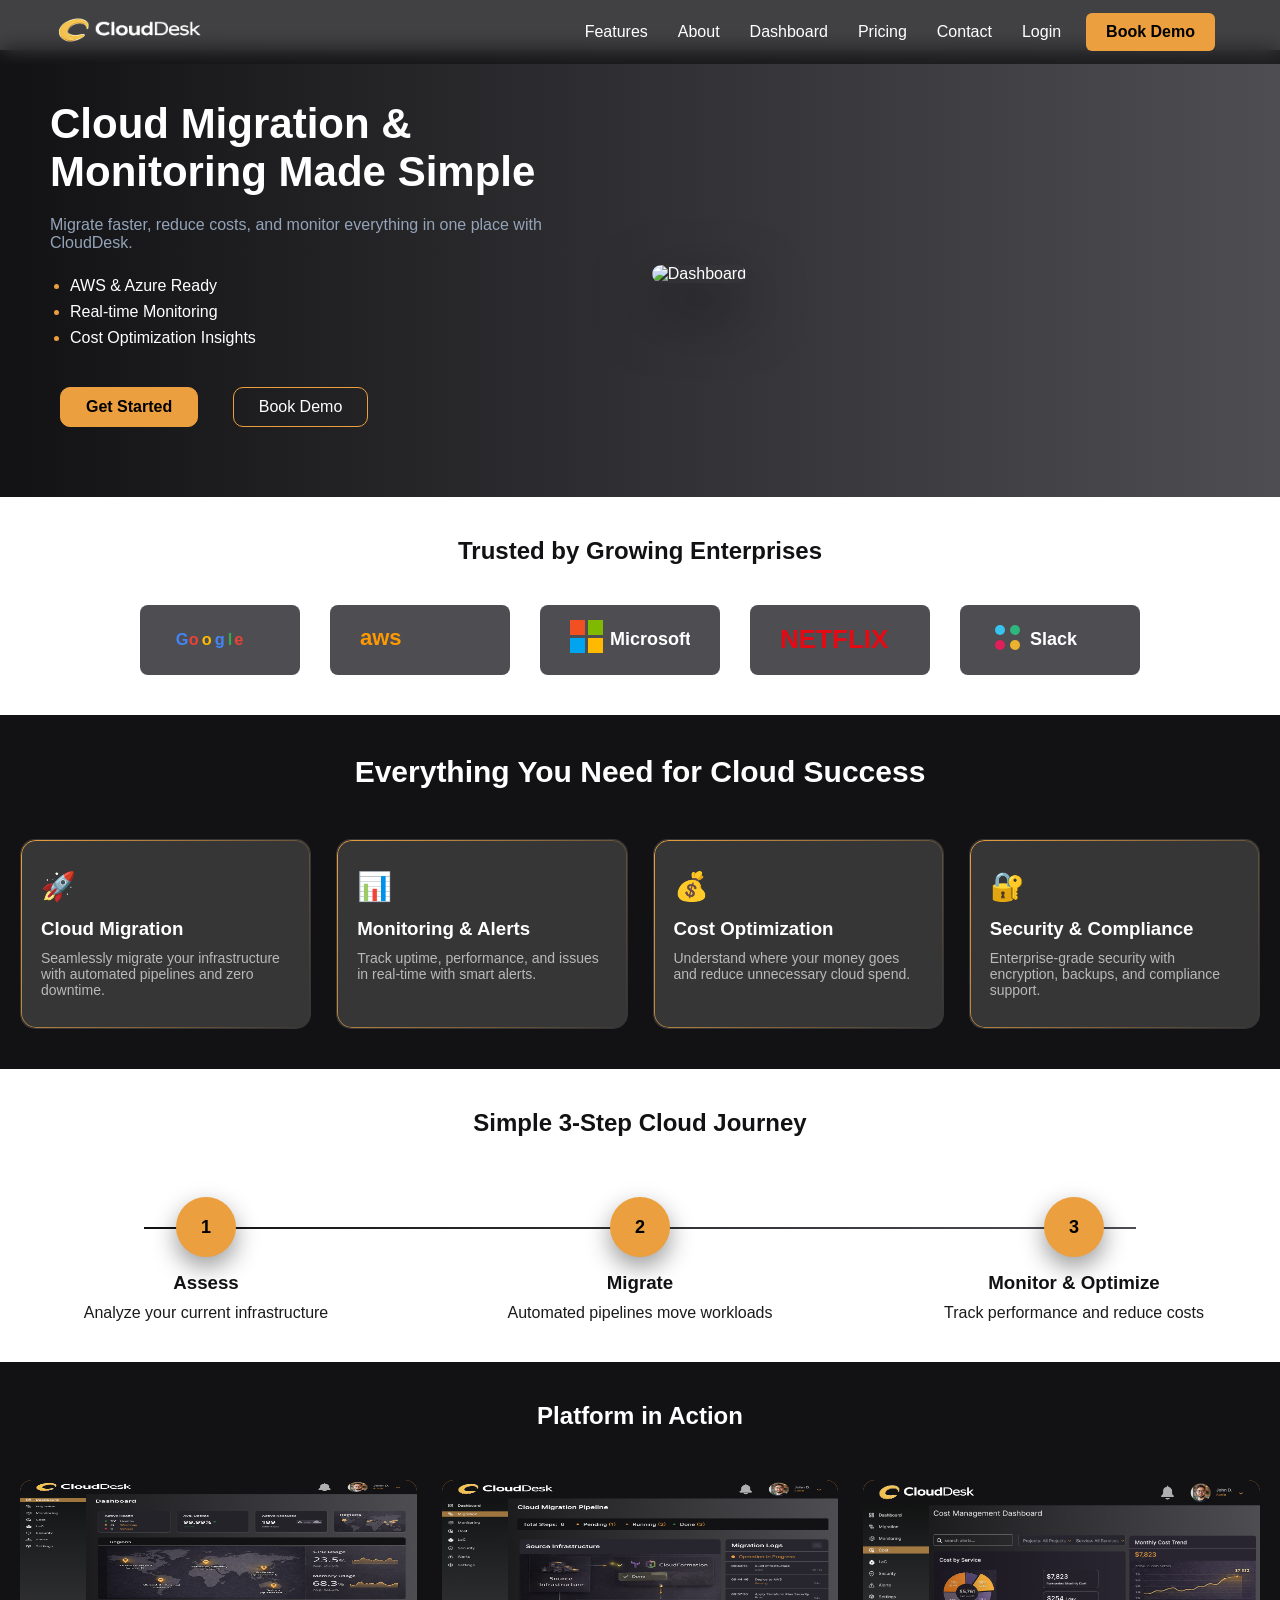
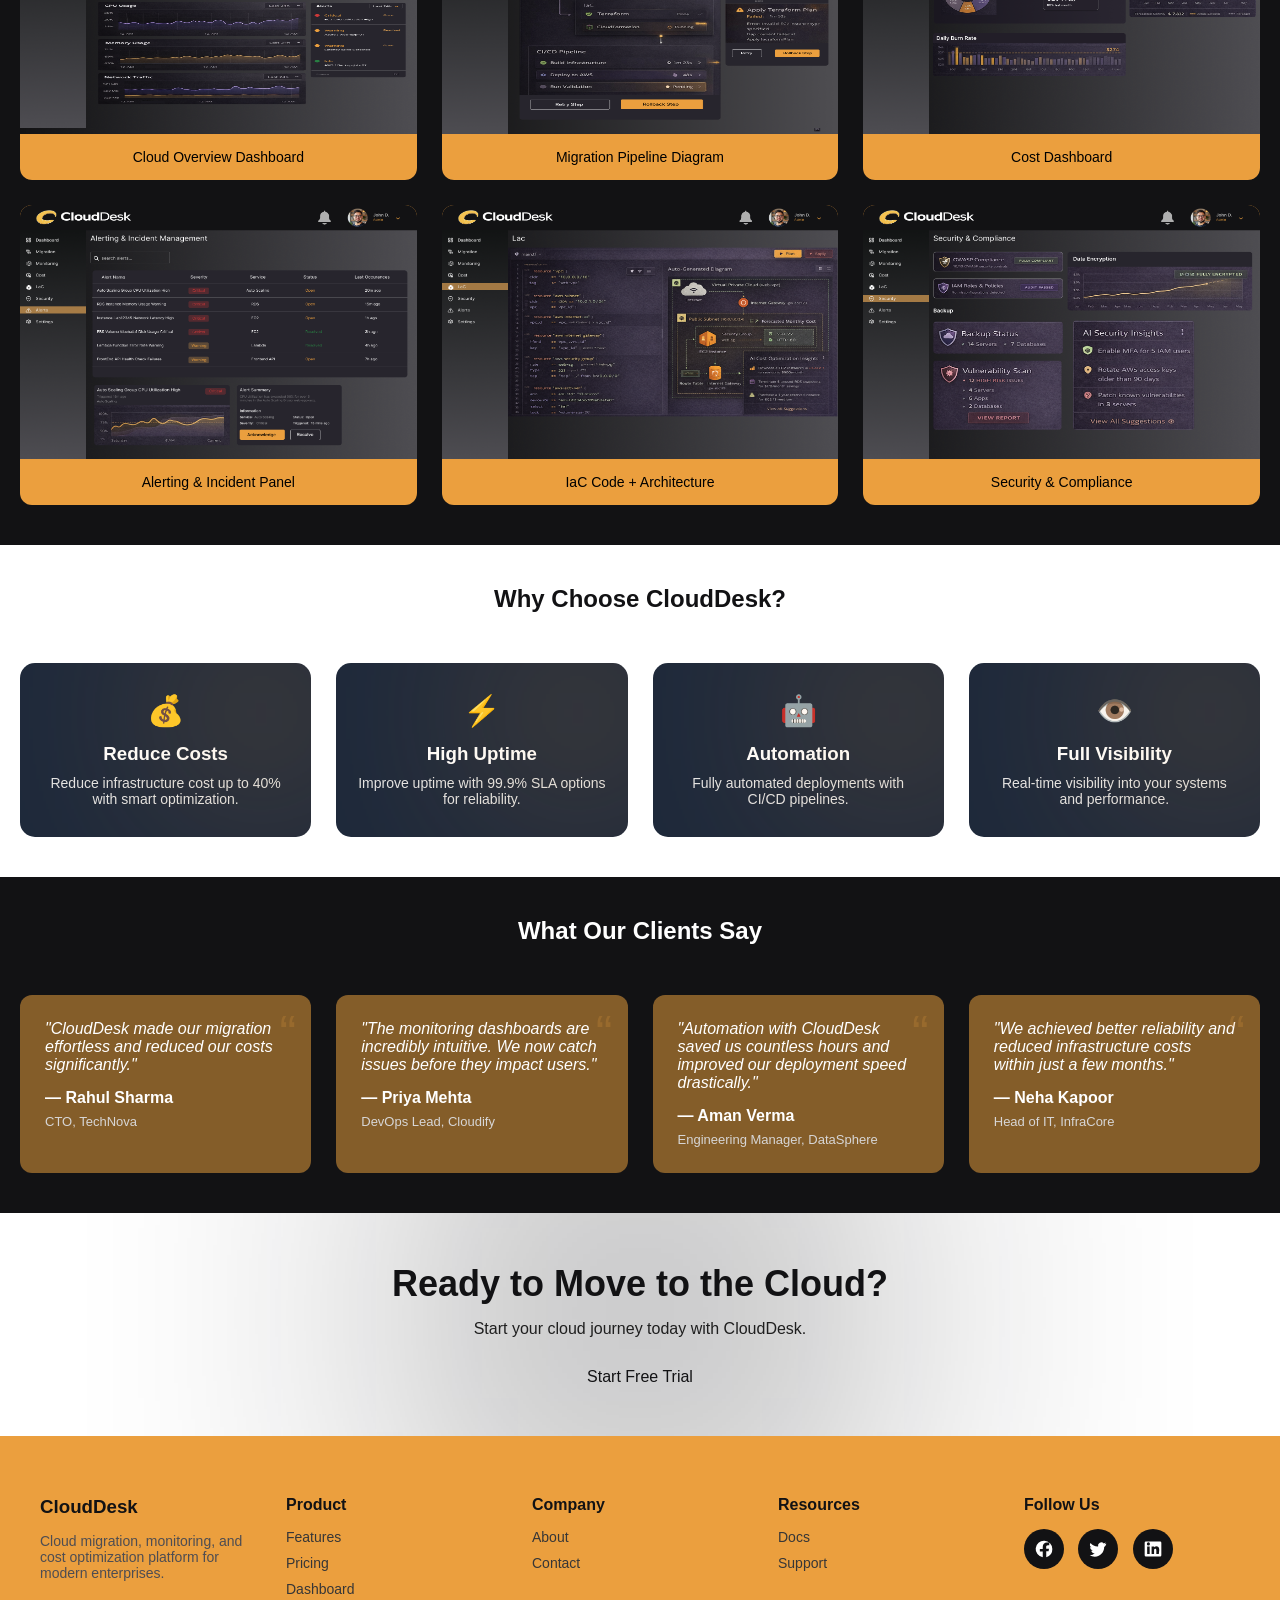
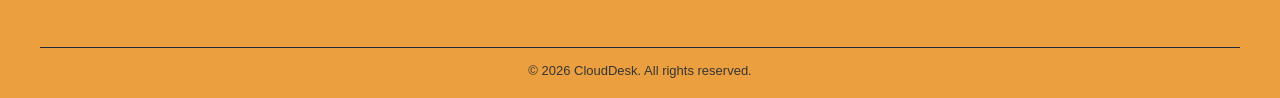
==== commit 3249a061: "minor chnages" ====
--- a/index.html
+++ b/index.html
@@ -429,7 +429,7 @@
 
         <input type="text" id="name" placeholder="Full Name" required>
         <input type="email" id="email" placeholder="Email Address" required>
-        <input type="phone" id="phone" placeholder="phone number" required>
+        <input type="phone" id="phone" maxlength="10" placeholder="phone number" required>
         <input type="text" id="service" placeholder="service name" required>
 
         <p class="" id="formError"></p>
@@ -498,6 +498,9 @@
         form.reset();
       }
     });
+    document.getElementById("phone").addEventListener("input", function () {
+      this.value = this.value.replace(/[^0-9]/g, "");
+    });
   </script>
 </body>
 
--- a/assets/css/style.css
+++ b/assets/css/style.css
@@ -244,13 +244,13 @@
     padding: 50px;
     background: linear-gradient(to right, #121214, #4E4D52);
     margin-top: 50px;
-    gap: 30px;
+    gap: 15px;
     flex-wrap: wrap;
 }
 
 /* Left Content */
 .hero-content {
-    max-width: 50%;
+    max-width: 49%;
 }
 
 .hero h1 {
@@ -303,7 +303,7 @@
 
 .hero-visual {
     position: relative;
-    width: 50%;
+    width: 49%;
 }
 
 /* Main dashboard */
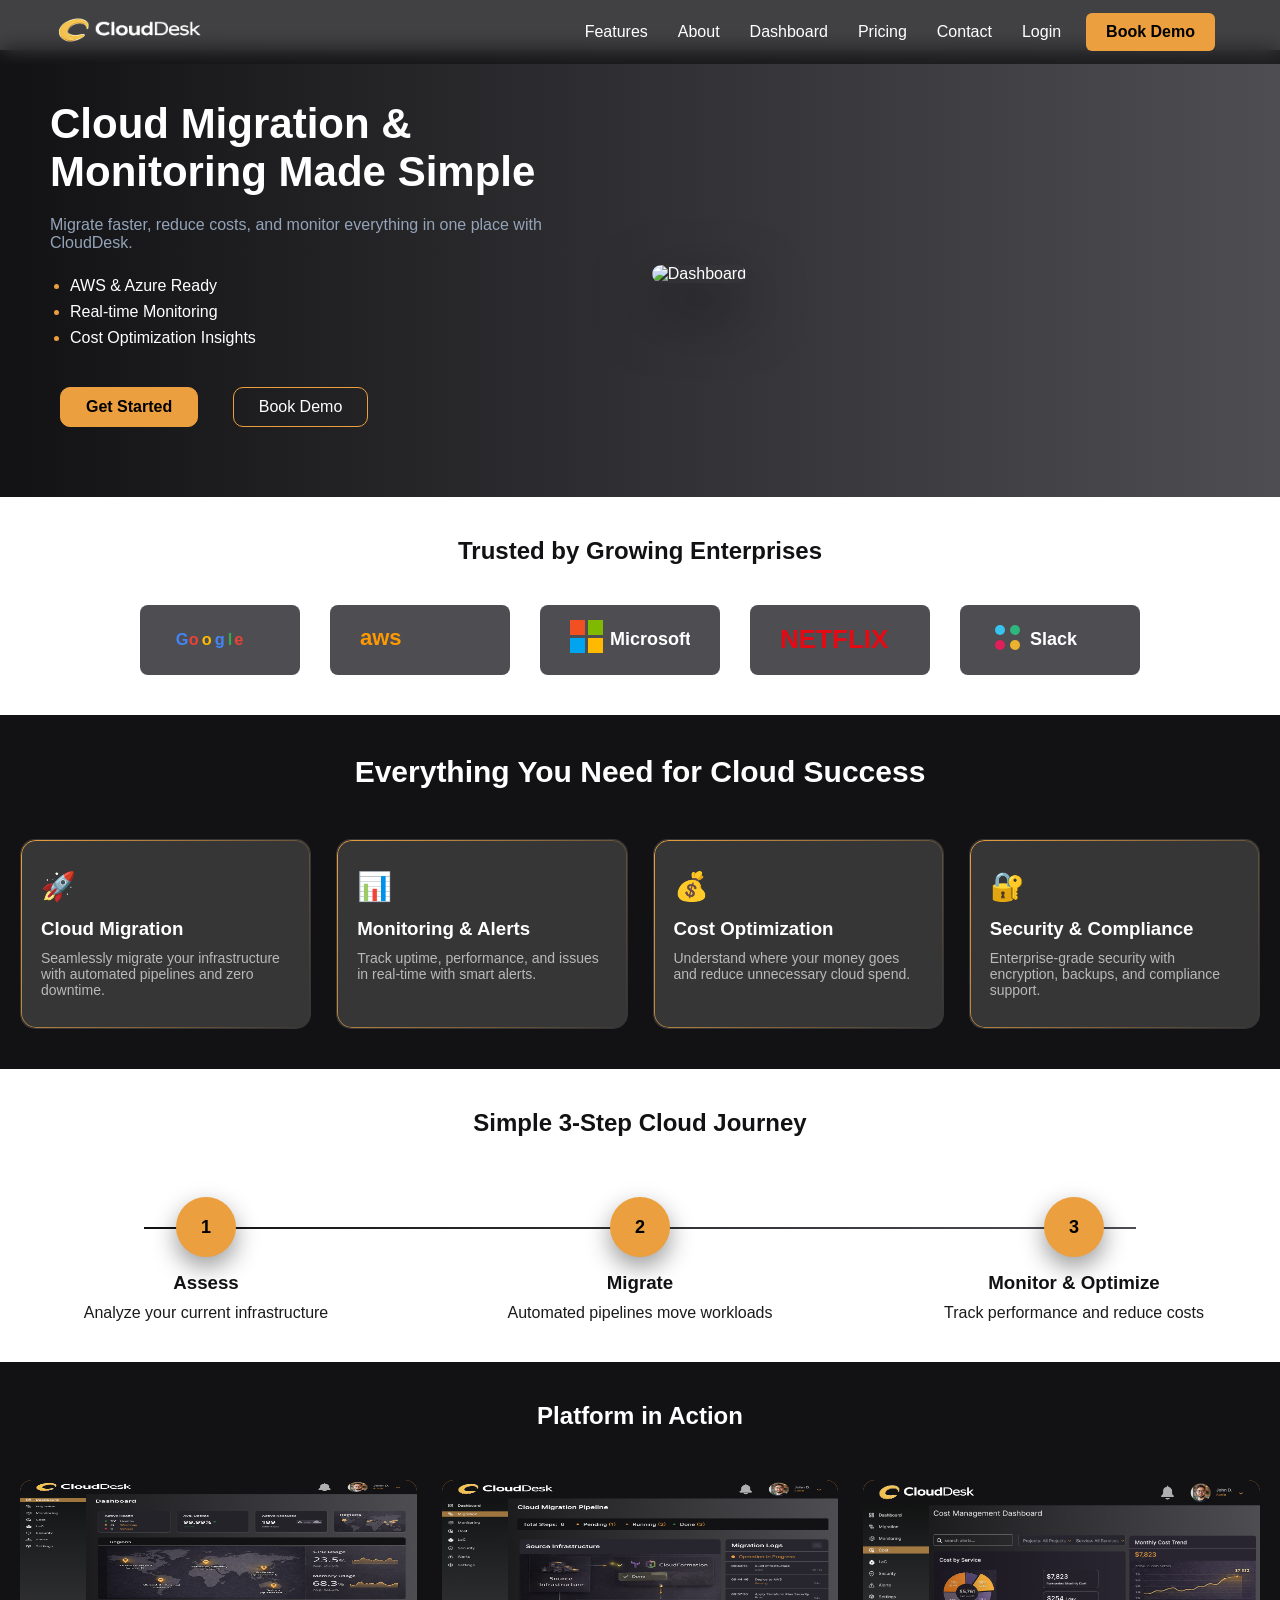
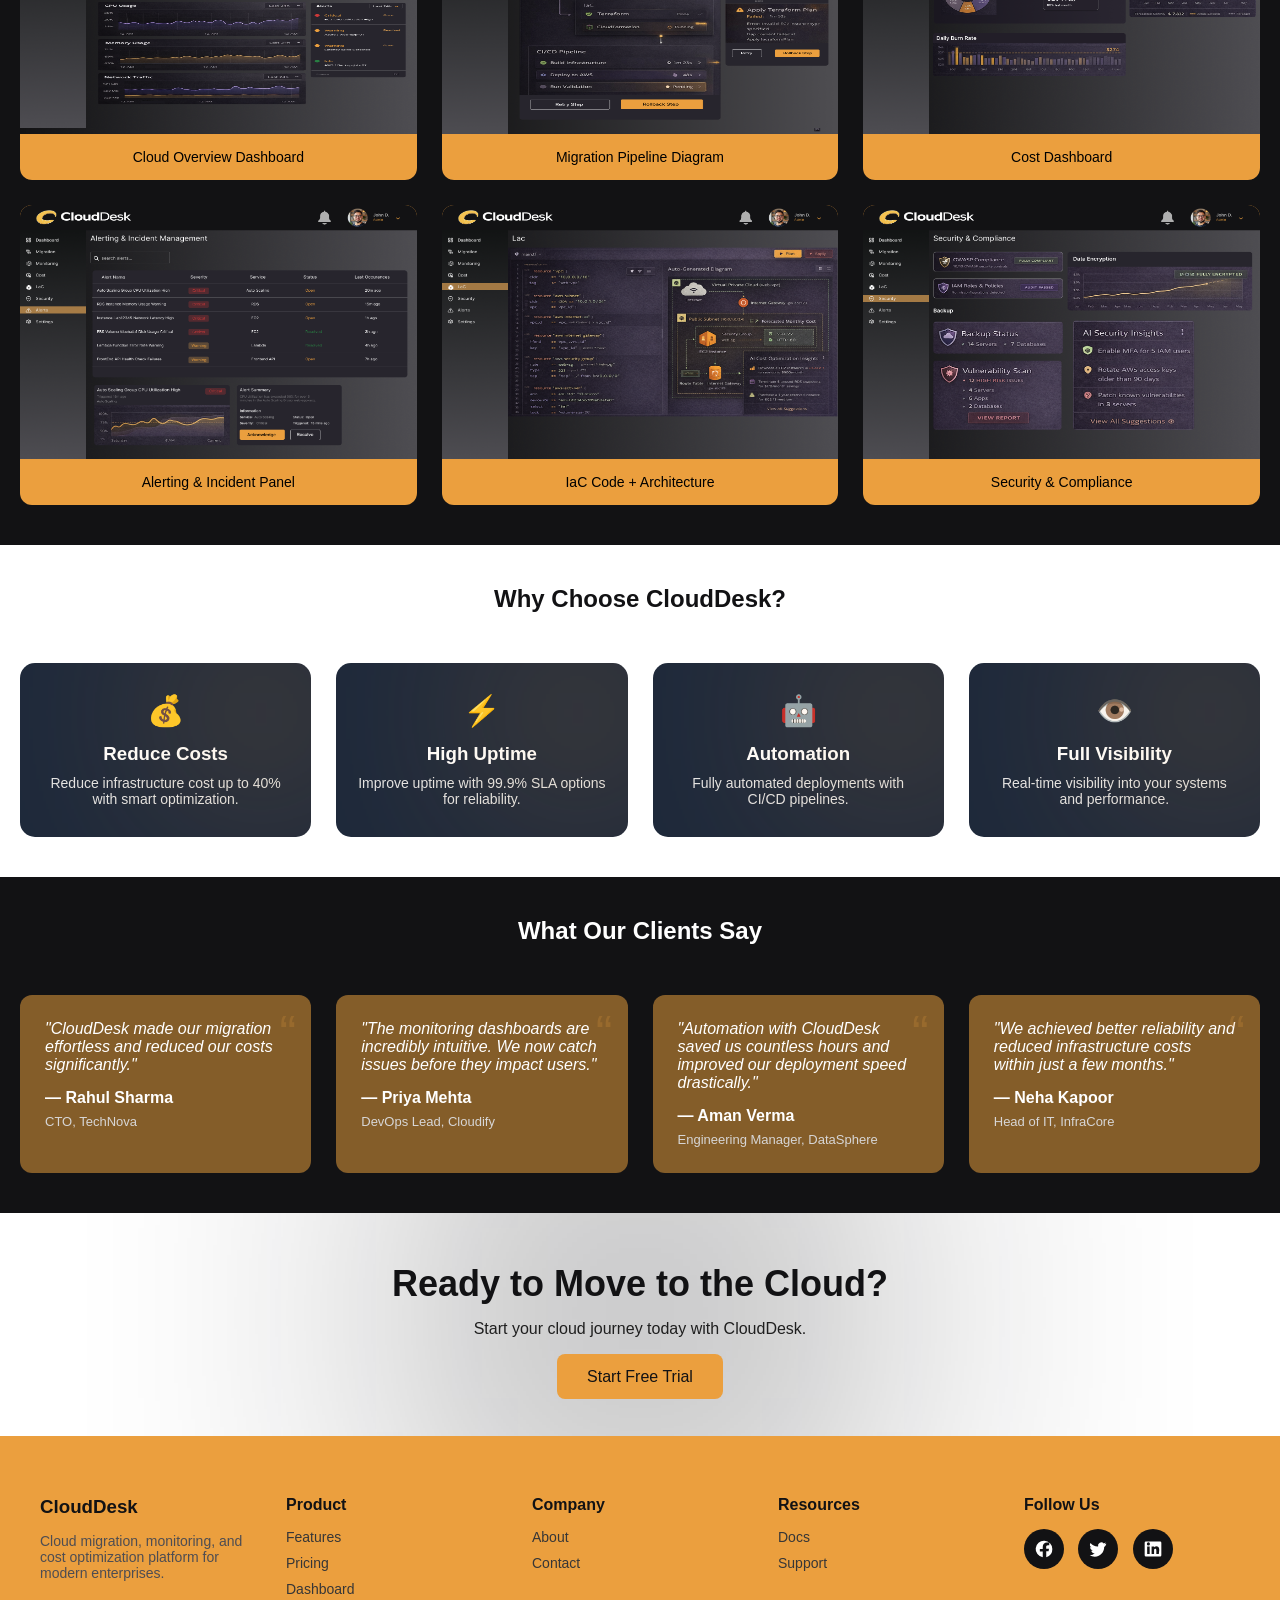
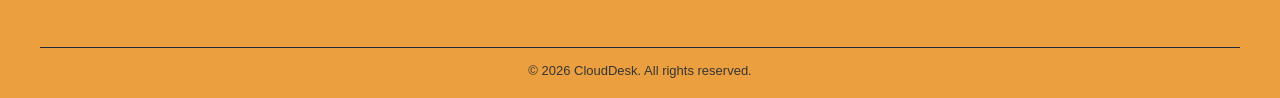
==== commit bee83a3a: "minor chnages" ====
--- a/index.html
+++ b/index.html
@@ -336,7 +336,7 @@
       <h2>Ready to Move to the Cloud?</h2>
       <p>Start your cloud journey today with CloudDesk.</p>
 
-      <a href="login.html" class="btn" style="width: inherit;">Start Free Trial</a>
+      <a href="login.html" class="btn" style="width: inherit; background: #EB9F3E;">Start Free Trial</a>
     </div>
   </section>
 
